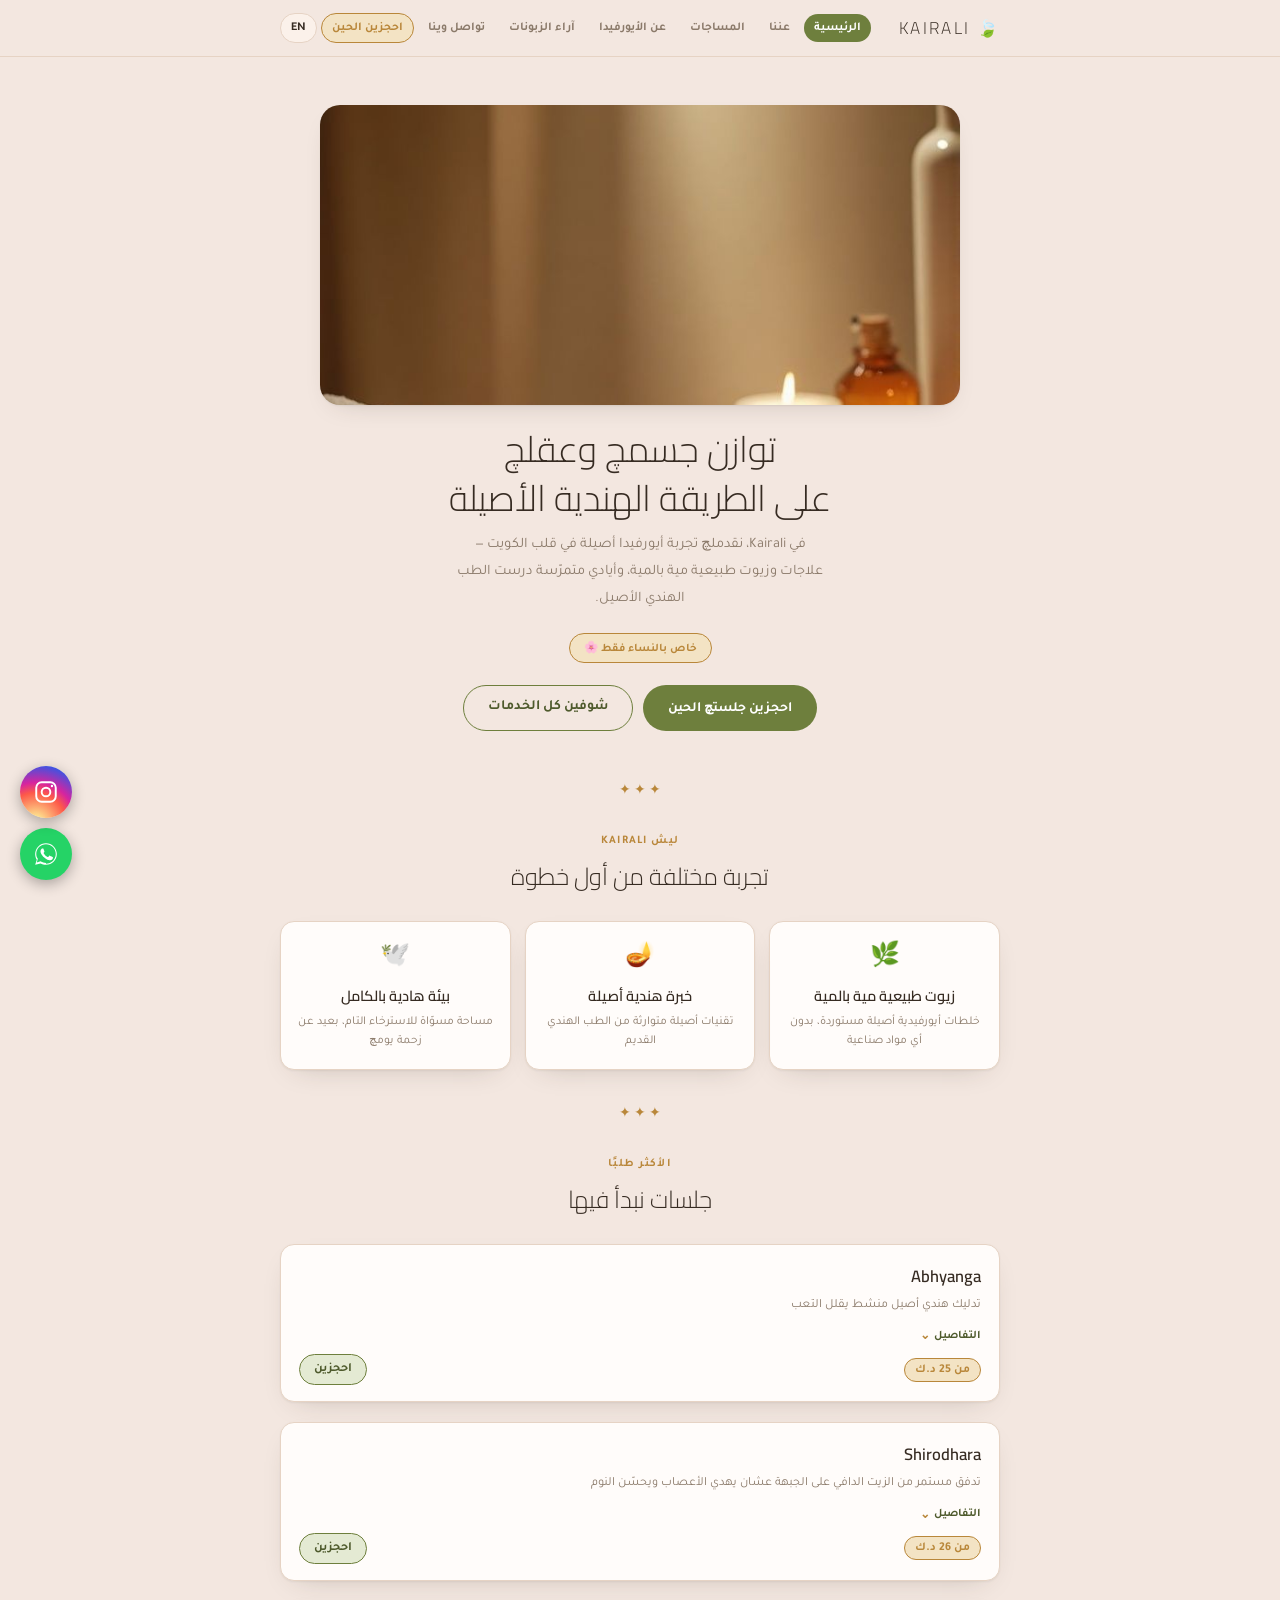
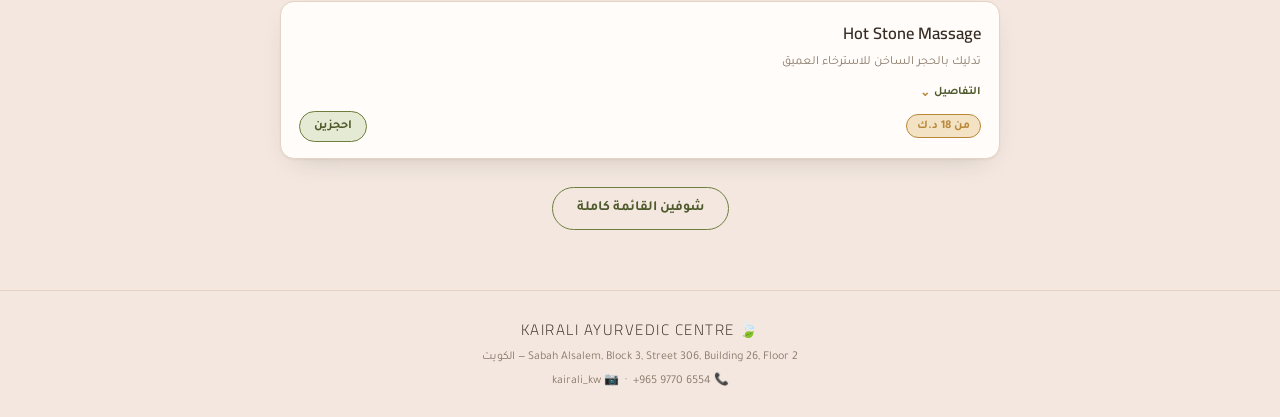
==== index.html @ bf3e27b9 "Add files via upload" ====
<!doctype html><html><head><meta charset=utf8><meta name=viewport content="width=device-width,initial-scale=1"><style>:root{color-scheme:light}body{margin:0;padding:0;font:14px -apple-system,BlinkMacSystemFont,sans-serif;background:#faf9f5;color:#141413}img{max-width:100%}[hidden]:not([hidden=until-found i]){display:none!important}</style></head><body>
<title>Kairali Ayurvedic Centre</title>
<link rel="preconnect" href="https://fonts.googleapis.com">
<link rel="preconnect" href="https://fonts.gstatic.com" crossorigin>
<link rel="stylesheet" href="https://fonts.googleapis.com/css2?family=Cairo:wght@300;400;600;700&family=Tajawal:wght@300;400;500&display=swap">
<style>
  :root{
    --bg:#F3E7E0; --surface:#FFFCFA; --surface-2:#FBF1EA;
    --ink:#362B22; --ink-muted:#8B7A6A;
    --olive:#6E7F3D; --olive-deep:#4E5A2C; --olive-soft:#E4EAD3;
    --gold:#B9873A; --gold-soft:#F3E3C4; --border:#E6D3C4;
    --shadow: 0 1px 2px rgba(54,43,34,0.06), 0 10px 28px -16px rgba(54,43,34,0.28);
  }
  @media (prefers-color-scheme: dark){
    :root:not([data-theme="light"]){
      --bg:#1C1610; --surface:#261F17; --surface-2:#2E251B;
      --ink:#F1E4D8; --ink-muted:#B4A390;
      --olive:#A7C164; --olive-deep:#C6DC8D; --olive-soft:#33401F;
      --gold:#E0B463; --gold-soft:#3B301B; --border:#3E3223;
      --shadow: 0 1px 2px rgba(0,0,0,0.4), 0 14px 32px -18px rgba(0,0,0,0.65);
    }
  }
  :root[data-theme="dark"]{
    --bg:#1C1610; --surface:#261F17; --surface-2:#2E251B; --ink:#F1E4D8; --ink-muted:#B4A390;
    --olive:#A7C164; --olive-deep:#C6DC8D; --olive-soft:#33401F; --gold:#E0B463; --gold-soft:#3B301B;
    --border:#3E3223; --shadow: 0 1px 2px rgba(0,0,0,0.4), 0 14px 32px -18px rgba(0,0,0,0.65);
  }

  *{box-sizing:border-box;}
  body{ background:var(--bg); color:var(--ink); font-family:'Tajawal',sans-serif; margin:0; }
  a{ color:inherit; }
  .wrap{ max-width:760px; margin:0 auto; padding:0 20px; }

  nav.topnav{
    position:sticky; top:0; z-index:20; background:var(--bg);
    border-bottom:1px solid var(--border);
  }
  .topnav-inner{
    max-width:760px; margin:0 auto; padding:12px 20px;
    display:flex; align-items:center; justify-content:space-between; gap:10px; flex-wrap:wrap;
  }
  .topnav .logo{ display:flex; align-items:center; gap:6px; font-family:'Cairo'; font-weight:300; font-size:17px; letter-spacing:.14em; text-transform:uppercase; }
  .topnav .logo .lotus{ font-size:17px; }
  .navlinks{ display:flex; flex-wrap:wrap; gap:4px; align-items:center; }
  .navlinks button{
    font-family:'Tajawal'; font-weight:700; font-size:12px;
    background:none; border:none; color:var(--ink-muted); cursor:pointer;
    padding:7px 10px; border-radius:999px;
  }
  .navlinks button.active{ background:var(--olive); color:#fff; }
  .navlinks button.cta-nav{ background:var(--gold-soft); color:var(--gold); border:1px solid var(--gold); }
  #langToggle{ background:var(--surface-2); border:1px solid var(--border); color:var(--ink); font-family:'DM Mono','Tajawal'; }

  .page{ padding:28px 0 60px; }

  .hero{ text-align:center; padding:20px 0 8px; }
  .hero-motif{ display:block; margin:0 auto 8px; }
  .hero-scene{ display:block; margin:0 auto 20px; max-width:100%; height:auto; }
  .hero-photo{ display:block; width:100%; max-width:640px; height:300px; object-fit:cover; border-radius:20px; margin:0 auto 20px; box-shadow:var(--shadow); }
  .page-photo{ display:block; width:100%; max-height:340px; object-fit:cover; border-radius:16px; margin:0 0 20px; box-shadow:var(--shadow); }
  .photo-row{ display:grid; grid-template-columns:1fr 1fr; gap:10px; margin:0 0 20px; }
  .photo-row img{ width:100%; height:180px; object-fit:cover; border-radius:14px; box-shadow:var(--shadow); }
  @media (max-width:640px){ .photo-row{ grid-template-columns:1fr; } .photo-row img{ height:220px; } }
  .hero h1{ font-family:'Cairo'; font-weight:300; font-size:clamp(26px,6vw,36px); margin:0 0 10px; line-height:1.35; }
  .hero p.lead{ color:var(--ink-muted); font-size:14.5px; line-height:1.85; max-width:46ch; margin:0 auto 20px; }
  .hero-actions{ display:flex; gap:10px; justify-content:center; flex-wrap:wrap; margin-bottom:8px; }
  .btn{
    font-family:'Tajawal'; font-weight:700; font-size:14px; border-radius:999px;
    padding:12px 24px; cursor:pointer; border:1px solid transparent; display:inline-block;
  }
  .btn-solid{ background:var(--olive); color:#fff; }
  .btn-solid:hover{ background:var(--olive-deep); }
  .btn-outline{ background:transparent; color:var(--olive-deep); border-color:var(--olive); }

  .divider{ display:flex; justify-content:center; margin:34px 0; color:var(--gold); }

  .section-title{ text-align:center; margin-bottom:22px; }
  .section-title .eyebrow{ font-family:'Tajawal'; font-weight:700; font-size:11.5px; letter-spacing:.1em; color:var(--gold); text-transform:uppercase; margin:0 0 6px; }
  .section-title h2{ font-family:'Cairo'; font-weight:300; font-size:24px; margin:0; }

  .grid-3{ display:grid; grid-template-columns:repeat(3,1fr); gap:14px; }
  @media (max-width:640px){ .grid-3{ grid-template-columns:1fr; } }
  .value-card{
    background:var(--surface); border:1px solid var(--border); border-radius:14px;
    padding:18px 16px; text-align:center; box-shadow:var(--shadow);
  }
  .value-card .icon{ font-size:24px; display:block; margin-bottom:8px; }
  .value-card h3{ font-family:'Cairo'; font-weight:600; font-size:14.5px; margin:0 0 4px; }
  .value-card p{ font-size:12px; color:var(--ink-muted); margin:0; line-height:1.6; }

  .featured-row{ display:flex; flex-direction:column; gap:10px; margin-bottom:18px; }
  .center-btn{ text-align:center; }

  .cat-tabs{ display:flex; gap:8px; margin:0 0 16px; justify-content:center; }
  .cat-tab{
    font-family:'Tajawal'; font-weight:700; font-size:13px; padding:8px 16px; border-radius:999px;
    background:var(--surface-2); border:1px solid var(--border); color:var(--ink-muted); cursor:pointer;
  }
  .cat-tab.active{ background:var(--olive); color:#fff; border-color:var(--olive); }

  .service-card{
    border:1px solid var(--border); border-radius:14px; padding:16px 18px;
    background:var(--surface); box-shadow:var(--shadow); margin-bottom:10px;
  }
  .service-card h3{ font-family:'Cairo'; font-weight:600; font-size:16.5px; margin:0 0 4px; }
  .service-card p.desc{ margin:0 0 12px; color:var(--ink-muted); font-size:12.5px; line-height:1.7; }
  .service-foot{ display:flex; align-items:center; justify-content:space-between; flex-wrap:wrap; gap:8px; }
  .variant-row{ display:flex; flex-wrap:wrap; gap:8px; }
  .variant-chip{ font-family:'DM Mono','Tajawal'; font-weight:700; font-size:12px; color:var(--gold); background:var(--gold-soft); border:1px solid var(--gold); border-radius:999px; padding:4px 10px; }
  .book-link{ font-family:'Tajawal'; font-weight:700; font-size:12.5px; color:var(--olive-deep); background:var(--olive-soft); border:1px solid var(--olive); border-radius:999px; padding:7px 14px; cursor:pointer; white-space:nowrap; }

  .details-toggle{ background:none; border:none; padding:0; margin:0 0 10px; font-family:'Tajawal'; font-weight:700; font-size:11.5px; color:var(--olive-deep); cursor:pointer; display:flex; align-items:center; gap:4px; }
  .details-toggle .chev{ font-size:12px; color:var(--gold); transition:transform .15s; }
  .details-toggle[aria-expanded="true"] .chev{ transform:rotate(180deg); }
  .service-details{ background:var(--surface-2); border:1px solid var(--border); border-radius:10px; padding:10px 12px; margin:0 0 12px; }
  .service-details p{ margin:0 0 6px; font-size:12px; color:var(--ink-muted); line-height:1.7; }
  .service-details p:last-child{ margin-bottom:0; }
  .service-details strong{ color:var(--ink); }

  .home-review-card{ background:var(--surface); border:1px solid var(--border); border-radius:14px; padding:14px 16px; box-shadow:var(--shadow); margin-bottom:10px; }
  .home-review-card .rhead{ display:flex; justify-content:space-between; align-items:center; margin-bottom:4px; }
  .home-review-card .rname{ font-family:'Cairo'; font-weight:600; font-size:13.5px; }
  .home-review-card .rstars{ color:var(--gold); font-size:12px; letter-spacing:1px; direction:ltr; }
  .home-review-card p{ margin:0; font-size:12.5px; color:var(--ink-muted); line-height:1.65; }

  .dosha-grid{ display:grid; grid-template-columns:repeat(3,1fr); gap:14px; margin:20px 0; }
  @media (max-width:640px){ .dosha-grid{ grid-template-columns:1fr; } }
  .dosha-card{ background:var(--surface); border:1px solid var(--border); border-radius:14px; padding:16px; text-align:center; }
  .dosha-card .sym{ font-size:22px; display:block; margin-bottom:6px; }
  .dosha-card h3{ font-family:'Cairo'; font-weight:600; font-size:14.5px; margin:0 0 6px; color:var(--gold); }
  .dosha-card p{ font-size:11.5px; color:var(--ink-muted); margin:0; line-height:1.65; }

  .prose{ font-size:13.5px; line-height:1.95; color:var(--ink); }
  .prose p{ margin:0 0 14px; }

  .rating-summary{ text-align:center; margin-bottom:24px; }
  .rating-summary .big{ font-family:'Cairo'; font-weight:700; font-size:34px; color:var(--gold); }
  .rating-summary .stars-static{ color:var(--gold); font-size:16px; letter-spacing:2px; margin:2px 0; }
  .rating-summary .count{ color:var(--ink-muted); font-size:12.5px; }

  .review-form{ background:var(--surface); border:1px solid var(--border); border-radius:14px; padding:18px; box-shadow:var(--shadow); margin-bottom:26px; }
  .review-form h3{ font-family:'Cairo'; font-weight:600; font-size:16px; margin:0 0 12px; }
  .star-picker{ display:flex; gap:6px; margin-bottom:16px; direction:ltr; justify-content:flex-end; }
  .star-picker button{ background:none; border:none; font-size:26px; cursor:pointer; color:var(--border); line-height:1; padding:0; }
  .star-picker button.filled{ color:var(--gold); }
  textarea{ width:100%; font-family:'Tajawal'; font-size:14px; color:var(--ink); background:var(--surface-2); border:1px solid var(--border); border-radius:10px; padding:11px 13px; margin-bottom:16px; resize:vertical; min-height:80px; }
  textarea:focus{ outline:2px solid var(--olive); outline-offset:1px; }

  .review-card{ background:var(--surface); border:1px solid var(--border); border-radius:14px; padding:16px 18px; box-shadow:var(--shadow); margin-bottom:12px; }
  .review-card .rhead{ display:flex; justify-content:space-between; align-items:center; margin-bottom:6px; }
  .review-card .rname{ font-family:'Cairo'; font-weight:600; font-size:14.5px; }
  .review-card .rstars{ color:var(--gold); font-size:13px; letter-spacing:1px; direction:ltr; }
  .review-card .rdate{ color:var(--ink-muted); font-size:11px; }
  .review-card p{ margin:0; font-size:13px; color:var(--ink); line-height:1.7; }
  .reviews-empty{ text-align:center; color:var(--ink-muted); font-size:13px; padding:30px 10px; background:var(--surface-2); border:1px dashed var(--border); border-radius:14px; margin-bottom:20px; }

  .pullquote{
    text-align:center; font-family:'Cairo'; font-weight:600; font-size:18px;
    color:var(--olive-deep); max-width:34ch; margin:26px auto; line-height:1.7; position:relative;
  }
  .pullquote::before, .pullquote::after{ color:var(--gold); font-size:22px; }
  .pullquote::before{ content:"❝"; }
  .pullquote::after{ content:"❞"; }

  .rec-badge{ display:inline-block; font-weight:700; font-size:11px; color:#fff; background:var(--olive); border-radius:999px; padding:3px 10px; margin-bottom:8px; }
  .rec-fallback{ color:var(--ink-muted); font-size:12.5px; line-height:1.8; text-align:center; padding:8px 4px 0; }

  .contact-grid{ display:grid; grid-template-columns:1fr 1fr; gap:14px; margin-top:20px; }
  @media (max-width:640px){ .contact-grid{ grid-template-columns:1fr; } }
  .contact-card{ background:var(--surface); border:1px solid var(--border); border-radius:14px; padding:18px; box-shadow:var(--shadow); }
  .contact-card h3{ font-family:'Cairo'; font-weight:600; font-size:14px; margin:0 0 6px; }
  .contact-card p, .contact-card a{ font-size:13px; color:var(--ink-muted); text-decoration:none; line-height:1.7; }
  .contact-card a:hover{ color:var(--olive-deep); }
  .contact-icon{ font-size:20px; margin-bottom:6px; display:block; }

  .faq-item{ background:var(--surface); border:1px solid var(--border); border-radius:12px; margin-bottom:10px; overflow:hidden; }
  .faq-q{ width:100%; text-align:right; background:none; border:none; padding:14px 16px; font-family:'Tajawal'; font-weight:700; font-size:13.5px; color:var(--ink); cursor:pointer; display:flex; justify-content:space-between; align-items:center; gap:10px; }
  html[dir="ltr"] .faq-q{ text-align:left; }
  .faq-q .chev{ color:var(--gold); font-size:14px; transition:transform .15s; flex:0 0 auto; }
  .faq-q[aria-expanded="true"] .chev{ transform:rotate(180deg); }
  .faq-a{ padding:0 16px 16px; font-size:12.5px; color:var(--ink-muted); line-height:1.8; }

  .wa-float{
    position:fixed; bottom:20px; left:20px; z-index:30;
    width:52px; height:52px; border-radius:50%;
    background:#25D366; display:flex; align-items:center; justify-content:center;
    box-shadow:0 4px 14px rgba(0,0,0,0.3); text-decoration:none;
  }
  .wa-float svg{ width:26px; height:26px; }
  .wa-float:hover{ filter:brightness(1.05); }

  .ig-float{
    position:fixed; bottom:82px; left:20px; z-index:30;
    width:52px; height:52px; border-radius:50%;
    background:radial-gradient(circle at 30% 110%, #fdf497 0%, #fdf497 5%, #fd5949 45%, #d6249f 60%, #285AEB 90%);
    display:flex; align-items:center; justify-content:center;
    box-shadow:0 4px 14px rgba(0,0,0,0.3); text-decoration:none;
  }
  .ig-float svg{ width:26px; height:26px; }
  .ig-float:hover{ filter:brightness(1.05); }

  footer.site-footer{
    border-top:1px solid var(--border); padding:24px 0; text-align:center;
    color:var(--ink-muted); font-size:12px; line-height:2;
  }
  footer.site-footer .fname{ font-family:'Cairo'; font-weight:300; font-size:15px; letter-spacing:.1em; text-transform:uppercase; color:var(--ink); }
  footer.site-footer a{ text-decoration:none; color:var(--ink-muted); }
  footer.site-footer a:hover{ color:var(--olive-deep); text-decoration:underline; }

  /* booking widget (reused) */
  .steps{ display:flex; justify-content:center; gap:6px; margin:0 0 24px; flex-wrap:wrap; }
  .step-dot{ display:flex; align-items:center; gap:6px; font-size:11.5px; font-weight:700; color:var(--ink-muted); padding:5px 12px 5px 6px; border-radius:999px; background:var(--surface-2); border:1px solid var(--border); }
  .step-dot .n{ width:18px;height:18px;border-radius:50%; background:var(--border); color:var(--surface); display:flex;align-items:center;justify-content:center; font-size:10.5px; }
  .step-dot.active{ color:var(--olive-deep); border-color:var(--olive); background:var(--olive-soft); }
  .step-dot.active .n{ background:var(--olive); }
  .step-dot.done .n{ background:var(--gold); }
  section.panel{ background:var(--surface); border:1px solid var(--border); border-radius:18px; padding:22px; box-shadow:var(--shadow); margin-bottom:18px; }
  h2.panel-title{ font-family:'Cairo'; font-weight:600; font-size:19px; margin:0 0 14px; }
  .tabs{ display:flex; gap:8px; margin-bottom:16px; }
  .tab{ flex:1; text-align:center; padding:9px 6px; border-radius:10px; font-weight:700; font-size:13.5px; background:var(--surface-2); color:var(--ink-muted); border:1px solid var(--border); cursor:pointer; }
  .tab.active{ background:var(--olive); color:#fff; border-color:var(--olive); }
  .service-grid{ display:flex; flex-direction:column; gap:10px; }
  .variant-btn{ font-weight:700; font-size:12.5px; padding:7px 12px; border-radius:999px; background:var(--surface); border:1px solid var(--border); color:var(--ink); cursor:pointer; display:flex; align-items:center; gap:6px; }
  .variant-btn .price{ color:var(--gold); font-weight:700; }
  .variant-btn.selected{ background:var(--olive); border-color:var(--olive); color:#fff; }
  .variant-btn.selected .price{ color:var(--gold-soft); }
  .selected-summary{ display:flex; align-items:center; justify-content:space-between; background:var(--olive-soft); border:1px solid var(--olive); border-radius:12px; padding:10px 14px; margin-bottom:16px; font-size:13px; }
  .selected-summary strong{ font-family:'Cairo'; font-weight:600; font-size:14.5px; }
  .selected-summary .change{ font-size:12px; text-decoration:underline; cursor:pointer; color:var(--olive-deep); background:none; border:none; font-weight:700; }
  label.field-label{ display:block; font-size:12.5px; font-weight:700; color:var(--ink-muted); margin:0 0 6px; }
  input[type=date], input[type=text], input[type=tel]{ width:100%; font-size:14.5px; color:var(--ink); background:var(--surface-2); border:1px solid var(--border); border-radius:10px; padding:11px 13px; margin-bottom:16px; font-family:'Tajawal'; }
  input:focus{ outline:2px solid var(--olive); outline-offset:1px; }
  .slot-grid{ display:grid; grid-template-columns:repeat(auto-fill,minmax(84px,1fr)); gap:8px; margin-bottom:6px; }
  .slot-btn{ font-weight:700; font-size:13px; padding:9px 4px; border-radius:10px; text-align:center; background:var(--surface-2); border:1px solid var(--border); color:var(--ink); cursor:pointer; }
  .slot-btn.selected{ background:var(--olive); border-color:var(--olive); color:#fff; }
  .slot-btn.taken{ background:var(--surface); color:var(--ink-muted); border-style:dashed; cursor:not-allowed; text-decoration:line-through; opacity:.6; }
  .slot-empty{ color:var(--ink-muted); font-size:13px; padding:10px 2px; }
  .btn-primary{ width:100%; font-weight:700; font-size:15px; background:var(--olive); color:#fff; border:none; border-radius:12px; padding:13px; cursor:pointer; font-family:'Tajawal'; }
  .btn-primary:disabled{ background:var(--border); color:var(--ink-muted); cursor:not-allowed; }
  .btn-primary:not(:disabled):hover{ background:var(--olive-deep); }
  .confirm-box{ text-align:center; padding:8px 0 4px; }
  .confirm-box .check{ width:56px;height:56px;border-radius:50%;background:var(--olive-soft); display:flex;align-items:center;justify-content:center;margin:0 auto 14px; font-size:26px; color:var(--olive); }
  .confirm-box h2{ font-family:'Cairo'; font-weight:600; font-size:20px; margin:0 0 6px; }
  .confirm-box p{ color:var(--ink-muted); font-size:13.5px; margin:0 0 18px; }
  .receipt{ background:var(--surface-2); border:1px solid var(--border); border-radius:12px; padding:16px 18px; margin-bottom:18px; }
  .receipt .row{ display:flex; justify-content:space-between; font-size:13.5px; padding:6px 0; border-bottom:1px dashed var(--border); }
  .receipt .row:last-child{ border-bottom:none; }
  .receipt .row span:first-child{ color:var(--ink-muted); }
  .receipt .row span:last-child{ font-weight:700; }
  .note{ color:var(--ink-muted); font-size:12px; text-align:center; line-height:1.8; margin-top:10px; }
  .proto-badge{ display:block; text-align:center; font-weight:700; font-size:11.5px; color:var(--gold); background:var(--gold-soft); border:1px solid var(--gold); border-radius:999px; padding:6px 14px; margin:0 auto 22px; width:fit-content; }
</style>

<div dir="rtl" lang="ar" id="root">

<a class="wa-float" id="waFloat" href="https://wa.me/96597706554?text=%D9%87%D9%84%D8%A7%D8%8C%20%D8%A3%D8%A8%D9%8A%20%D8%A3%D8%B3%D8%A3%D9%84%20%D8%B9%D9%86%20%D8%AC%D9%84%D8%B3%D8%A7%D8%AA%20Kairali" target="_blank" rel="noopener" aria-label="تواصلين وياهم على واتساب">
  <svg viewBox="0 0 24 24" fill="#fff" aria-hidden="true"><path d="M17.5 14.4c-.3-.1-1.7-.8-1.9-.9-.3-.1-.4-.1-.6.1-.2.3-.7.9-.8 1-.1.2-.3.2-.5.1-.3-.1-1.2-.4-2.3-1.4-.8-.7-1.4-1.6-1.6-1.9-.2-.3 0-.5.1-.6.1-.1.3-.3.4-.5.1-.1.2-.3.2-.4.1-.2 0-.3 0-.5-.1-.1-.6-1.5-.8-2-.2-.5-.4-.4-.6-.4h-.5c-.2 0-.5.1-.7.3-.3.3-1 1-1 2.4s1 2.8 1.2 3c.1.2 2 3 4.8 4.3.7.3 1.2.5 1.6.6.7.2 1.3.2 1.8.1.5-.1 1.7-.7 1.9-1.3.2-.7.2-1.2.2-1.3-.1-.2-.3-.2-.5-.3z"/><path d="M12 2C6.5 2 2 6.5 2 12c0 1.9.5 3.7 1.5 5.3L2 22l4.9-1.3c1.5.8 3.2 1.3 5.1 1.3 5.5 0 10-4.5 10-10S17.5 2 12 2zm0 18.3c-1.7 0-3.3-.5-4.7-1.3l-.3-.2-3.5 1 1-3.4-.2-.3C3.5 15 3 13.5 3 12c0-5 4-9 9-9s9 4 9 9-4 9-9 9z"/></svg>
</a>

<a class="ig-float" id="igFloat" href="https://instagram.com/kairali_kw" target="_blank" rel="noopener" aria-label="تابعينهم بالانستقرام">
  <svg viewBox="0 0 24 24" fill="none" stroke="#fff" stroke-width="1.8" aria-hidden="true"><rect x="3" y="3" width="18" height="18" rx="5"/><circle cx="12" cy="12" r="4"/><circle cx="17.5" cy="6.5" r="1.1" fill="#fff" stroke="none"/></svg>
</a>

<nav class="topnav">
  <div class="topnav-inner">
    <div class="logo"><span class="lotus">🍃</span> Kairali</div>
    <div class="navlinks" id="navlinks">
      <button class="i18n" data-en="Home" data-page="home">الرئيسية</button>
      <button class="i18n" data-en="About Us" data-page="about">عننا</button>
      <button class="i18n" data-en="Massages" data-page="services">المساجات</button>
      <button class="i18n" data-en="Ayurveda" data-page="ayurveda">عن الأيورفيدا</button>
      <button class="i18n" data-en="Reviews" data-page="reviews">آراء الزبونات</button>
      <button class="i18n" data-en="Contact" data-page="contact">تواصل وينا</button>
      <button class="i18n cta-nav" data-en="Book Now" data-page="booking">احجزين الحين</button>
      <button id="langToggle" type="button">EN</button>
    </div>
  </div>
</nav>

<main>

  <!-- HOME -->
  <section class="page" id="page-home">
    <div class="wrap">
      <div class="hero">
        <img class="hero-photo" src="kair8.jpeg" alt="Kairali Ayurvedic Centre">
        <h1 class="i18n" data-en="Balance Body &amp; Mind<br>The Traditional Indian Way">توازن جسمچ وعقلچ<br>على الطريقة الهندية الأصيلة</h1>
        <p class="lead i18n" data-en="At Kairali, we bring you an authentic Ayurveda experience in the heart of Kuwait — 100% natural treatments and oils, by hands trained in traditional Indian medicine.">في Kairali، نقدملچ تجربة أيورفيدا أصيلة في قلب الكويت — علاجات وزيوت طبيعية مية بالمية، وأيادي متمرّسة درست الطب الهندي الأصيل.</p>
        <span class="proto-badge i18n" data-en="For Women Only 🌸">خاص بالنساء فقط 🌸</span>
        <div class="hero-actions">
          <button class="btn btn-solid i18n" data-en="Book Your Session Now" onclick="showPage('booking')">احجزين جلستچ الحين</button>
          <button class="btn btn-outline i18n" data-en="View All Services" onclick="showPage('services')">شوفين كل الخدمات</button>
        </div>
      </div>

      <div class="divider">✦ ✦ ✦</div>

      <div class="section-title">
        <p class="eyebrow i18n" data-en="WHY KAIRALI">ليش Kairali</p>
        <h2 class="i18n" data-en="A Different Experience From Step One">تجربة مختلفة من أول خطوة</h2>
      </div>
      <div class="grid-3">
        <div class="value-card"><span class="icon">🌿</span><h3 class="i18n" data-en="100% Natural Oils">زيوت طبيعية مية بالمية</h3><p class="i18n" data-en="Authentic imported Ayurvedic blends, with no artificial ingredients">خلطات أيورفيدية أصيلة مستوردة، بدون أي مواد صناعية</p></div>
        <div class="value-card"><span class="icon">🪔</span><h3 class="i18n" data-en="Authentic Indian Expertise">خبرة هندية أصيلة</h3><p class="i18n" data-en="Traditional techniques passed down from ancient Indian medicine">تقنيات أصيلة متوارثة من الطب الهندي القديم</p></div>
        <div class="value-card"><span class="icon">🕊️</span><h3 class="i18n" data-en="A Fully Calm Environment">بيئة هادية بالكامل</h3><p class="i18n" data-en="A space designed for complete relaxation, away from the noise of your day">مساحة مسوّاة للاسترخاء التام، بعيد عن زحمة يومچ</p></div>
      </div>

      <div class="divider">✦ ✦ ✦</div>

      <div class="section-title">
        <p class="eyebrow i18n" data-en="MOST REQUESTED">الأكثر طلبًا</p>
        <h2 class="i18n" data-en="Sessions To Start With">جلسات نبدأ فيها</h2>
      </div>
      <div class="featured-row" id="featuredRow"></div>
      <div class="center-btn"><button class="btn btn-outline i18n" data-en="See Full List" onclick="showPage('services')">شوفين القائمة كاملة</button></div>

      <div id="homeReviewsSection" hidden>
        <div class="divider">✦ ✦ ✦</div>
        <div class="section-title">
          <p class="eyebrow i18n" data-en="IN THEIR WORDS">بكلامهم هم</p>
          <h2 class="i18n" data-en="What Our Guests Say">وش يقولون زبوناتنا</h2>
        </div>
        <div id="homeReviewsList"></div>
        <div class="center-btn"><button class="btn btn-outline i18n" data-en="See All Reviews" onclick="showPage('reviews')">شوفين كل الآراء</button></div>
      </div>
    </div>
  </section>

  <!-- ABOUT US -->
  <section class="page" id="page-about" hidden>
    <div class="wrap">
      <div class="section-title">
        <p class="eyebrow i18n" data-en="ABOUT US">عننا</p>
        <h2 class="i18n" data-en="Welcome to Kairali 🌿">هلا فيچ في Kairali 🌿</h2>
      </div>

      <div class="photo-row">
        <img src="kair1.jpeg" alt="Kairali Ayurvedic Centre">
        <img src="kair5.jpeg" alt="Kairali Ayurvedic Centre">
      </div>

      <div class="prose">
        <p class="i18n" data-en="We're not just another massage centre… we're a small space we built so you can find balance, away from the noise of your day and the endless demands of work and life. A moment you take just for yourself, with nothing else on your mind.">احنا مب بس مركز مساج عادي… احنا مساحة صغيرة سويناها عشان توازن نفسچ فيها، بعيد عن ضجة اليوم وسواليف الشغل والالتزامات اللي ما تخلص. لحظة تاخذينها لنفسچ بس، من غير أي شي ثاني يشغل بالچ.</p>
        <p class="i18n" data-en="The idea came from a simple belief: body and mind are never truly separate. That's nothing new — traditional Indian medicine, Ayurveda, has known this for thousands of years. We wanted to bring that authentic experience here, to Kuwait, with skilled hands and 100% natural oils, without a single shortcut.">الفكرة أصلاً جتنا من إيمان بسيط: الجسم والعقل ما ينفصلون عن بعض. وهالكلام مب جديد — الطب الهندي القديم، الأيورفيدا، عارفه من آلاف السنين. واحنا حبينا نجيب هالخبرة الأصيلة لهني، للكويت، بأيادي متمرّسة وزيوت طبيعية مية بالمية، من غير ولا اختصار وحد.</p>
      </div>

      <p class="pullquote i18n" data-en="You walk in tired… and walk out feeling like your body has truly rested, not just relaxed for a moment.">تدخلين متعبة… وتطلعين وانتِ حاسة إن جسمچ فعلاً ارتاح، مب بس استرخيتي شوي.</p>

      <div class="prose">
        <p class="i18n" data-en="We treat every single session like it's the first one we've ever done — the same care, the same precision, and the same commitment that every detail is right for you specifically.">كل جلسة عندنا نتعامل وياها وكأنها أول جلسة نسويها في حياتنا — نفس الاهتمام، نفس الدقة، ونفس الحرص إن كل تفصيلة تكون مضبوطة ليچ إنتِ بالذات.</p>
      </div>

      <div class="grid-3">
        <div class="value-card"><span class="icon">🕉️</span><h3 class="i18n" data-en="Authentic, Not Imitated">أصالة مب تقليد</h3><p class="i18n" data-en="Every technique we use comes from real Indian tradition, not a watered-down version">كل تقنية نستخدمها متوارثة من التقاليد الهندية الحقيقية، مب نسخة مخففة عنها</p></div>
        <div class="value-card"><span class="icon">🌸</span><h3 class="i18n" data-en="Quality We Never Compromise">جودة ما نساوم عليها</h3><p class="i18n" data-en="Natural oils and ingredients only, from day one until now">زيوت وخامات طبيعية بس، من أول يوم لين الحين</p></div>
        <div class="value-card"><span class="icon">💛</span><h3 class="i18n" data-en="Care That's Real, Not For Show">اهتمام صج مب شكلي</h3><p class="i18n" data-en="Your time matters to us, and your comfort is the only measure we care about">وقتچ عندنا غالي، وراحتچ هي المقياس الوحيد اللي يهمنا</p></div>
      </div>

      <div class="divider">✦ ✦ ✦</div>
      <p class="prose i18n" style="text-align:center;" data-en="Thank you for visiting our page 🍃<br>We hope to see you soon at Kairali, so we can give you the same experience we love giving ourselves.">يعطيچ العافية إنچ زرتي صفحتنا 🍃<br>وياريت نشوفچ قريب في Kairali، عشان نديچ نفس التجربة اللي نحبها لأنفسنا.</p>
      <div class="center-btn" style="margin-top:16px;"><button class="btn btn-solid i18n" data-en="Book Your First Session" onclick="showPage('booking')">احجزين جلستچ الأولى</button></div>
    </div>
  </section>

  <!-- SERVICES -->
  <section class="page" id="page-services" hidden>
    <div class="wrap">
      <div class="section-title">
        <p class="eyebrow i18n" data-en="SERVICES">الخدمات</p>
        <h2 class="i18n" data-en="All Massages &amp; Treatments">كل المساجات والعلاجات</h2>
      </div>
      <img class="page-photo" src="kair2.jpeg" alt="Kairali Ayurvedic Centre">
      <div class="review-form" id="recommenderBox">
        <h3 class="i18n" data-en="Not sure what to choose? Tell us how you feel 🌿">ما تدرين شنو تختارين؟ قوليلنا شعورچ 🌿</h3>
        <input type="text" id="symptomInput" data-ph-ar="مثال: تعبانة من شغل المكتب وعندي شد بالرقبة" data-ph-en="e.g. tired from office work and my neck is tense" placeholder="مثال: تعبانة من شغل المكتب وعندي شد بالرقبة">
        <button class="btn-primary i18n" id="recommendBtn" data-en="Recommend My Session">رشحيلي أنسب جلسة</button>
        <div id="recommendResults"></div>
      </div>

      <div class="cat-tabs" id="siteCatTabs"></div>
      <div id="siteServiceList"></div>
    </div>
  </section>

  <!-- AYURVEDA -->
  <section class="page" id="page-ayurveda" hidden>
    <div class="wrap">
      <div class="section-title">
        <p class="eyebrow i18n" data-en="OUR PHILOSOPHY">فلسفتنا</p>
        <h2 class="i18n" data-en="What Is Ayurveda?">شنو هي الأيورفيدا؟</h2>
      </div>
      <div class="prose">
        <p class="i18n" data-en="Ayurveda is a traditional Indian medical system over 3,000 years old, which sees the body and mind as one connected whole. Instead of focusing on treating a single symptom, it looks for complete balance between the body, energy, and senses.">الأيورفيدا (Ayurveda) نظام طبي هندي أصيل عمره أكثر من 3000 سنة، يشوف الجسم والعقل وحدة واحدة مترابطة. بدل ما يركّز على علاج عرض وحده، يدوّر على التوازن الشامل بين الجسم والطاقة والحواس.</p>
        <p class="i18n" data-en="According to this philosophy, every person's body is made up of a mix of 3 &quot;doshas&quot; (vital energies) in different proportions, and understanding that mix is the basis of any real Ayurvedic treatment or massage.">حسب هالفلسفة، جسم كل إنسان يتكوّن من مزيج من 3 "دوشات" (طاقات حيوية) بنسب مختلفة، وفهم هالمزيج هو أساس أي علاج أو مساج أيورفيدي حقيقي.</p>
      </div>
      <div class="photo-row">
        <img src="kair3.jpeg" alt="Kairali Ayurvedic Centre">
        <img src="kair7.jpeg" alt="Kairali Ayurvedic Centre">
      </div>
      <div class="dosha-grid">
        <div class="dosha-card"><span class="sym">💨</span><h3>Vata (فاتا)</h3><p class="i18n" data-en="The energy of movement — governs breathing, blood circulation, and the nervous system">طاقة الحركة — تتحكم بالتنفس والدورة الدموية والجهاز العصبي</p></div>
        <div class="dosha-card"><span class="sym">🔥</span><h3>Pitta (بيتا)</h3><p class="i18n" data-en="The energy of heat — responsible for digestion, metabolism, and transformation">طاقة الحرارة — مسؤولة عن الهضم والتمثيل الغذائي والتحول</p></div>
        <div class="dosha-card"><span class="sym">🌍</span><h3>Kapha (كافا)</h3><p class="i18n" data-en="The energy of structure — gives the body its stability and strength">طاقة البنية — تعطي الجسم ثباته وقوته ومقاومته</p></div>
      </div>
      <div class="prose">
        <p class="i18n" data-en="At Kairali, all our treatments (like Shirodhara, Abhyanga, and Kizhi) are rooted in authentic Indian tradition, using natural oils and herbs to support this balance — not just temporary relaxation.">في Kairali، كل علاجاتنا (مثل Shirodhara وAbhyanga وKizhi) متوارثة من التقاليد الهندية الأصيلة، وتستخدم زيوت وأعشاب طبيعية عشان تدعم هالتوازن — مب بس استرخاء مؤقت.</p>
      </div>
    </div>
  </section>

  <!-- REVIEWS -->
  <section class="page" id="page-reviews" hidden>
    <div class="wrap">
      <div class="section-title">
        <p class="eyebrow i18n" data-en="CUSTOMER REVIEWS">آراء الزبونات</p>
        <h2 class="i18n" data-en="Real Experiences From Our Guests">تجارب حقيقية من زبوناتنا</h2>
      </div>

      <img class="page-photo" src="screenshot.png" alt="Kairali Ayurvedic Centre">

      <div class="rating-summary" id="ratingSummary"></div>

      <div class="review-form">
        <h3 class="i18n" data-en="Share Your Experience">شاركينا تجربتچ</h3>
        <div class="star-picker" id="starPicker">
          <button data-v="5">★</button><button data-v="4">★</button><button data-v="3">★</button><button data-v="2">★</button><button data-v="1">★</button>
        </div>
        <label class="field-label i18n" data-en="Your Name" for="reviewName">اسمچ</label>
        <input type="text" id="reviewName" data-ph-ar="مثال: هيا الفهد" data-ph-en="e.g. Sarah Ahmed" placeholder="مثال: هيا الفهد">
        <label class="field-label i18n" data-en="Your Experience With Us" for="reviewText">تجربتچ وياهم</label>
        <textarea id="reviewText" data-ph-ar="شلون كانت تجربتچ في Kairali؟" data-ph-en="How was your experience at Kairali?" placeholder="شلون كانت تجربتچ في Kairali؟"></textarea>
        <button class="btn-primary i18n" id="submitReviewBtn" disabled data-en="Post Review">انشرين رأيچ</button>
      </div>

      <div id="reviewsList"></div>
    </div>
  </section>

  <!-- CONTACT -->
  <section class="page" id="page-contact" hidden>
    <div class="wrap">
      <div class="section-title">
        <p class="eyebrow i18n" data-en="CONTACT US">تواصل وينا</p>
        <h2 class="i18n" data-en="We're Waiting For You">احنا بانتظارچ</h2>
      </div>
      <div class="contact-grid">
        <div class="contact-card">
          <span class="contact-icon">📍</span>
          <h3 class="i18n" data-en="Location">الموقع</h3>
          <p>Sabah Alsalem, Block 3<br>Street 306, Building 26, Floor 2<br><span class="i18n" data-en="Kuwait">الكويت</span></p>
        </div>
        <div class="contact-card">
          <span class="contact-icon">📞</span>
          <h3 class="i18n" data-en="Phone">التلفون</h3>
          <p><a href="tel:+96597706554" dir="ltr">+965 9770 6554</a></p>
        </div>
        <div class="contact-card">
          <span class="contact-icon">📷</span>
          <h3 class="i18n" data-en="Instagram">انستقرام</h3>
          <p><a href="https://instagram.com/kairali_kw" target="_blank" rel="noopener">kairali_kw@</a></p>
        </div>
        <div class="contact-card">
          <span class="contact-icon">🕐</span>
          <h3 class="i18n" data-en="Working Hours">أوقات الدوام</h3>
          <p class="i18n" data-en="Daily: 10:00 AM – 9:00 PM">يوميًا: 10:00 ص – 9:00 م</p>
        </div>
      </div>

      <div class="divider">✦ ✦ ✦</div>

      <div class="section-title">
        <p class="eyebrow i18n" data-en="BEFORE YOU BOOK">قبل لا تحجزين</p>
        <h2 class="i18n" data-en="Frequently Asked Questions">أسئلة تتكرر وياكم</h2>
      </div>
      <div id="faqList"></div>
    </div>
  </section>

  <!-- BOOKING -->
  <section class="page" id="page-booking" hidden>
    <div class="wrap">
      <span class="proto-badge i18n" data-en="For Women Only 🌸">خاص بالنساء فقط 🌸</span>
      <div class="steps" id="steps"></div>

      <section class="panel" id="panel-service">
        <h2 class="panel-title i18n" data-en="Choose Your Session">اختارين جلستچ</h2>
        <div class="tabs" id="tabs"></div>
        <div class="service-grid" id="serviceGrid"></div>
      </section>

      <section class="panel" id="panel-datetime" hidden>
        <h2 class="panel-title i18n" data-en="Date &amp; Time">اليوم والوقت</h2>
        <div class="selected-summary">
          <div><strong id="chosenServiceLabel"></strong></div>
          <button class="change i18n" id="changeService" data-en="Change">تغيير</button>
        </div>
        <label class="field-label i18n" data-en="Date" for="dateInput">التاريخ</label>
        <input type="date" id="dateInput">
        <label class="field-label i18n" data-en="Available Times">الأوقات المتوفرة</label>
        <div class="slot-grid" id="slotGrid"></div>
        <p class="note" id="slotNote"></p>
        <button class="btn-primary i18n" id="continueBtn" disabled style="margin-top:8px;" data-en="Continue">كمّلي</button>
      </section>

      <section class="panel" id="panel-details" hidden>
        <h2 class="panel-title i18n" data-en="Your Details">بياناتچ</h2>
        <div class="selected-summary">
          <div><strong id="chosenDateTimeLabel"></strong></div>
          <button class="change i18n" id="changeDateTime" data-en="Change">تغيير</button>
        </div>
        <label class="field-label i18n" data-en="Name" for="nameInput">الاسم</label>
        <input type="text" id="nameInput" data-ph-ar="مثال: نورة العتيبي" data-ph-en="e.g. Sarah Ahmed" placeholder="مثال: نورة العتيبي">
        <label class="field-label i18n" data-en="WhatsApp Number" for="phoneInput">رقم الواتساب</label>
        <input type="tel" id="phoneInput" placeholder="+965 5xxx xxxx">
        <button class="btn-primary i18n" id="confirmBtn" disabled data-en="Confirm Booking">أكّدي الحجز</button>
      </section>

      <section class="panel" id="panel-done" hidden>
        <div class="confirm-box">
          <span class="check">✓</span>
          <h2 class="i18n" data-en="Your Booking Is Confirmed!">تم تأكيد حجزچ!</h2>
          <p class="i18n" data-en="We'll send you a confirmation message on WhatsApp shortly">نبعتلچ رسالة تأكيد بالواتساب بعد شوي</p>
        </div>
        <div class="receipt" id="receipt"></div>
        <button class="btn-primary i18n" id="newBookingBtn" data-en="Book Another Session">احجزين جلسة ثانية</button>
      </section>

    </div>
  </section>

</main>

<footer class="site-footer">
  <div class="fname">🍃 Kairali Ayurvedic Centre</div>
  <div>Sabah Alsalem, Block 3, Street 306, Building 26, Floor 2 — <span class="i18n" data-en="Kuwait">الكويت</span></div>
  <div>📞 <a href="tel:+96597706554" dir="ltr">+965 9770 6554</a> &nbsp;·&nbsp; 📷 <a href="https://instagram.com/kairali_kw" target="_blank" rel="noopener">kairali_kw</a></div>
</footer>

</div>

<script>
(function(){
  var LANG = 'ar';
  try{ var savedLang = localStorage.getItem('kairali_lang'); if(savedLang==='en'||savedLang==='ar') LANG = savedLang; }catch(e){}

  function T(o){ return o[LANG]; }

  var STR = {
    ar:{ from:'من', kwd:'د.ك', minutes:'دقيقة', minShort:'د', bookBtn:'احجزين', bookNowBtn:'احجزين الحين',
      recBadge:'الأنسب ليچ 🌿', recFallback:'ما لقينا تطابق دقيق، بس Relaxation Massage غالبًا يناسبچ، أو تصفحين كل الخدمات تحت 👇',
      noSlots:'ما فيه مواعيد متوفرة اليوم، جربين تاريخ ثاني', slotNote:'الأوقات المشطوبة محجوزة قبل',
      basedOn:'بناءً على', reviewSingular:'رأي', reviewPlural:'آراء',
      reviewsEmpty:'ما فيه آراء بعد — كوني أول وحدة تشارك تجربتها! 🌿',
      conflictAlert:'معذرة، هالموعد انحجز توّه. اختارين وقت ثاني.',
      receiptService:'الخدمة', receiptDuration:'المدة', receiptDate:'التاريخ', receiptTime:'الوقت', receiptPrice:'السعر', receiptName:'الاسم',
      am:'ص', pm:'م', indianCat:'مساجات هندية', otherCat:'مساجات عالمية',
      stepService:'الخدمة', stepDate:'الموعد', stepDetails:'بياناتچ',
      detailsLabel:'التفاصيل', whatHappensLabel:'وش يصير بالجلسة', benefitLabel:'الفايدة الرئيسية' },
    en:{ from:'From', kwd:'KWD', minutes:'min', minShort:'min', bookBtn:'Book', bookNowBtn:'Book Now',
      recBadge:'Best Match For You 🌿', recFallback:"We couldn't find an exact match, but Relaxation Massage usually works well — or browse all services below 👇",
      noSlots:'No slots available today, try another date', slotNote:'Strikethrough times are already booked',
      basedOn:'Based on', reviewSingular:'review', reviewPlural:'reviews',
      reviewsEmpty:'No reviews yet — be the first to share your experience! 🌿',
      conflictAlert:'Sorry, this slot was just booked. Please choose another time.',
      receiptService:'Service', receiptDuration:'Duration', receiptDate:'Date', receiptTime:'Time', receiptPrice:'Price', receiptName:'Name',
      am:'AM', pm:'PM', indianCat:'Indian Massages', otherCat:'International Massages',
      stepService:'Service', stepDate:'Date &amp; Time', stepDetails:'Your Details',
      detailsLabel:'Details', whatHappensLabel:'What Happens', benefitLabel:'Main Benefit' }
  };

  var SERVICES = [
    { id:'shirodhara', cat:'indian', name:'Shirodhara', desc:{ar:'تدفق مستمر من الزيت الدافي على الجبهة عشان يهدي الأعصاب ويحسّن النوم', en:'A continuous stream of warm oil poured on the forehead to calm the nervous system and improve sleep'},
      whatHappens:{ar:'ترتاحين بوضع مستلقية، ويتصب زيت دافي بشكل مستمر وبطيء على جبهتچ من إناء خاص طول الجلسة.', en:'You lie back comfortably while warm oil is poured in a slow, continuous stream onto your forehead from a special vessel throughout the session.'},
      benefit:{ar:'تهدئة عميقة للجهاز العصبي وتحسين جودة النوم.', en:'Deep calming of the nervous system and improved sleep quality.'},
      variants:[{d:60,p:26},{d:90,p:30}] },
    { id:'kativasti', cat:'indian', name:'Kati Vasti', desc:{ar:'كمادات عشبية لتخفيف آلام الظهر واسترخاء العضلات', en:'Herbal poultices to relieve back pain and relax the muscles'},
      whatHappens:{ar:'ينحط سد بسيط من عجين خاص حوالين أسفل الظهر، ويتعبى بزيت عشبي دافي يفضل شوي على المنطقة.', en:'A small dam of dough is placed around the lower back and filled with warm herbal oil that rests on the area for a while.'},
      benefit:{ar:'تخفيف آلام أسفل الظهر المزمنة.', en:'Relief from chronic lower back pain.'},
      variants:[{d:60,p:23},{d:90,p:26}] },
    { id:'faceneck', cat:'indian', name:'Face & Neck', desc:{ar:'تدليك للوجه والرقبة بزيت الزعفران وخلاصة اللوتس', en:'Face and neck massage with saffron oil and lotus flower extract'},
      whatHappens:{ar:'تدليك لطيف بحركات دائرية للوجه والرقبة بزيت الزعفران وخلاصة اللوتس.', en:'A gentle circular massage of the face and neck using saffron oil and lotus flower extract.'},
      benefit:{ar:'تنشيط الدورة الدموية بالوجه وإشراقة فورية.', en:'Boosted facial circulation and an instant glow.'},
      variants:[{d:60,p:12}] },
    { id:'abhyanga', cat:'indian', name:'Abhyanga', desc:{ar:'تدليك هندي أصيل منشط يقلل التعب', en:'A traditional revitalizing Indian massage that reduces fatigue'},
      whatHappens:{ar:'تدليك بزيت دافي بحركات طويلة ومتزامنة لكل الجسم بضغط متوسط.', en:'A warm-oil massage with long, synchronized strokes over the full body at medium pressure.'},
      benefit:{ar:'تنشيط الطاقة وتقليل التعب العام.', en:'Renewed energy and reduced overall fatigue.'},
      variants:[{d:60,p:25},{d:90,p:29}] },
    { id:'kizhi', cat:'indian', name:'Kizhi', desc:{ar:'كمادات عشبية دافية لتخفيف آلام العضلات والمفاصل', en:'Warm herbal compresses to relieve muscle and joint pain'},
      whatHappens:{ar:'كمادات قماش دافية محشوة بأعشاب طبية تتمرر على الجسم بضغط منتظم.', en:'Warm cloth pouches filled with medicinal herbs are pressed rhythmically over the body.'},
      benefit:{ar:'تخفيف آلام العضلات والمفاصل الملتهبة.', en:'Relief for inflamed muscles and joints.'},
      variants:[{d:60,p:23},{d:90,p:27}] },
    { id:'nasiyam', cat:'indian', name:'Nasiyam', desc:{ar:'تدليك للوجه مع بخار وقطرات عشبية للحساسية الموسمية', en:'Facial massage with steam and herbal drops for seasonal allergies'},
      whatHappens:{ar:'تستنشقين بخار عشبي، وبعدين تنحط قطرات زيت عشبي بالأنف.', en:'You inhale herbal steam, then herbal oil drops are administered through the nose.'},
      benefit:{ar:'تخفيف احتقان الجيوب الأنفية والحساسية الموسمية.', en:'Relief from sinus congestion and seasonal allergies.'},
      variants:[{d:30,p:10}] },
    { id:'headscrub', cat:'indian', name:'Indian Head Scrub & Massage', desc:{ar:'تقشير فروة الراس وتدليك بالزيت لتغذية الشعر', en:'Scalp exfoliation and oil massage to nourish the hair'},
      whatHappens:{ar:'تقشير لطيف لفروة الراس، وبعده تدليك بالزيت لتغذية الشعر من الجذور.', en:'A gentle scalp exfoliation followed by an oil massage that nourishes hair from the roots.'},
      benefit:{ar:'تحسين صحة فروة الراس وتقليل تساقط الشعر.', en:'Healthier scalp and reduced hair fall.'},
      variants:[{d:60,p:18},{d:90,p:20}] },
    { id:'holistic', cat:'indian', name:'Holistic Package', desc:{ar:'تدليك كامل الجسم + كمادات ساخنة + شيرودهارا', en:'Full body massage + hot compresses + Shirodhara'},
      whatHappens:{ar:'رحلة متكاملة: تدليك كامل الجسم، كمادات ساخنة، وتنتهي بجلسة Shirodhara.', en:'A complete journey: full body massage, hot compresses, finishing with a Shirodhara session.'},
      benefit:{ar:'تجربة استرخاء شاملة من أول لحظة لآخر لحظة.', en:'A complete relaxation experience from start to finish.'},
      variants:[{d:90,p:40}] },
    { id:'hotstone', cat:'other', name:'Hot Stone Massage', desc:{ar:'تدليك بالحجر الساخن للاسترخاء العميق', en:'Hot stone massage for deep relaxation'},
      whatHappens:{ar:'تستخدم أحجار ساخنة ناعمة كأداة تدليك على العضلات المشدودة.', en:'Smooth heated stones are used as a massage tool over tense muscles.'},
      benefit:{ar:'استرخاء عميق للعضلات المتيبسة بسرعة.', en:'Fast, deep relaxation for stiff muscles.'},
      variants:[{d:60,p:18},{d:90,p:22}] },
    { id:'relaxation', cat:'other', name:'Relaxation Massage', desc:{ar:'تدليك استرخاء كامل الجسم بزيت عطري', en:'Full body relaxation massage with aromatic oil'},
      whatHappens:{ar:'تدليك خفيف ومتساوي لكل الجسم بزيت عطري مهدي.', en:'A light, even, full-body massage with soothing aromatic oil.'},
      benefit:{ar:'تهدئة عامة وتقليل التوتر النفسي.', en:'General calm and reduced mental stress.'},
      variants:[{d:60,p:16},{d:90,p:20}] },
    { id:'reflexology', cat:'other', name:'Reflexology', desc:{ar:'تدليك القدم لتنشيط الدورة الدموية', en:'Foot massage to stimulate blood circulation'},
      whatHappens:{ar:'ضغط بأصابع مدربة على نقاط معينة ببطن القدم.', en:'Trained finger pressure applied to specific points on the sole of the foot.'},
      benefit:{ar:'تنشيط الدورة الدموية وتخفيف تعب الوقفة الطويلة.', en:'Better circulation and relief from long hours on your feet.'},
      variants:[{d:60,p:10}] },
    { id:'headshoulder', cat:'other', name:'Head & Shoulder Massage', desc:{ar:'تدليك للراس والكتف لتحسين الدورة الدموية', en:'Head and shoulder massage to improve circulation'},
      whatHappens:{ar:'تدليك مركز على فروة الراس والرقبة والكتفين.', en:'A focused massage over the scalp, neck, and shoulders.'},
      benefit:{ar:'تخفيف شد العضلات الناتج عن الجلسة الطويلة قدام الكمبيوتر.', en:'Relief from muscle tension caused by long hours sitting.'},
      variants:[{d:60,p:13},{d:90,p:17}] },
    { id:'bamboo', cat:'other', name:'Bamboo Massage', desc:{ar:'تدليك بعصي الخيزران الدافية لعضلات أعمق', en:'Warm bamboo stick massage for deeper muscles'},
      whatHappens:{ar:'عصي خيزران دافية تتدحرج على العضلات بضغط يزيد شوي شوي.', en:'Warm bamboo sticks are rolled over the muscles with gradually increasing pressure.'},
      benefit:{ar:'يوصل لطبقات العضلات العميقة أحسن من الإيد وحدها.', en:'Reaches deeper muscle layers more effectively than hands alone.'},
      variants:[{d:60,p:18},{d:90,p:22}] },
    { id:'deeptissue', cat:'other', name:'Deep Tissue Massage', desc:{ar:'تدليك بضغط قوي لتخفيف توتر العضلات', en:'Firm pressure massage to relieve muscle tension'},
      whatHappens:{ar:'ضغط قوي ومركز على طبقات العضلات العميقة والنقاط المشدودة.', en:'Firm, focused pressure on deep muscle layers and tight spots.'},
      benefit:{ar:'تخفيف الشد العضلي المزمن والمناطق المتيبسة.', en:'Relief from chronic muscle tension and stiff areas.'},
      variants:[{d:60,p:18},{d:90,p:22}] },
    { id:'thai', cat:'other', name:'Thai Massage', desc:{ar:'تمارين إطالة كامل الجسم لتحسين المرونة', en:'Full body stretching techniques to improve flexibility'},
      whatHappens:{ar:'حركات إطالة وتمدد لطيفة للجسم كامل، أشبه بيوجا سلبية.', en:'Gentle full-body stretching movements, similar to passive yoga.'},
      benefit:{ar:'تحسين مرونة الجسم والمفاصل.', en:'Improved body and joint flexibility.'},
      variants:[{d:60,p:15}] },
    { id:'shiatsu', cat:'other', name:'Shiatsu', desc:{ar:'تدليك على نقاط ضغط محددة لتقليل التوتر', en:'Pressure-point massage to reduce tension'},
      whatHappens:{ar:'ضغط بأصابع اليد على نقاط طاقة محددة بالجسم.', en:'Finger pressure applied to specific energy points across the body.'},
      benefit:{ar:'تقليل التوتر العام وتوازن الطاقة.', en:'Reduced overall tension and balanced energy.'},
      variants:[{d:60,p:18},{d:90,p:22}] }
  ];
  var FEATURED_IDS = ['abhyanga','shirodhara','hotstone'];

  var SYMPTOM_TAGS = {
    shirodhara: ['نوم','ارق','أرق','توتر','اعصاب','أعصاب','قلق','صداع','تركيز','ذهني','تفكير','مخي','sleep','insomnia','anxiety','stress','headache','focus'],
    kativasti: ['ظهر','فقرات','ديسك','النسا','فقرة','back','spine','sciatica'],
    faceneck: ['وجه','بشرة','رقبة','تجاعيد','نضارة','face','skin','neck'],
    abhyanga: ['اجهاد','إجهاد','تعب','ارهاق','إرهاق','استرخاء','طاقة','خمول','tired','fatigue','exhausted','energy','relax'],
    kizhi: ['مفاصل','تيبس','رياضة','عضلات متيبسة','التهاب','joint','stiff','sport','inflammation'],
    nasiyam: ['حساسية','زكام','جيوب انفية','جيوب أنفية','احتقان','انف','أنف','allergy','sinus','congestion'],
    headscrub: ['شعر','فروة','تساقط','قشرة','جفاف الشعر','hair','scalp','dandruff'],
    holistic: ['شامل','كل حاجة','تجربة كاملة','دلع','full','complete','everything'],
    hotstone: ['برد','برود','عضل عميق','تصلب','شتاء','cold','deep muscle','winter'],
    relaxation: ['استرخاء','هدوء','راحة','ضغط نفسي','قلق خفيف','سترس','relax','calm','stress'],
    reflexology: ['قدم','رجل','وقفة','تورم','دوالي','مشي كتير','feet','foot','standing','swelling'],
    headshoulder: ['كتف','رقبة','جلوس','كمبيوتر','لابتوب','موبايل','شد عضلي','shoulder','neck','desk','computer','laptop','sitting'],
    bamboo: ['شد عضلي','تيبس عميق','عضلات كبيرة','deep tension','large muscles'],
    deeptissue: ['الم مزمن','ألم مزمن','شد قوي','رياضي','عضلات متيبسة جدا','chronic pain','athlete','deep tissue'],
    thai: ['مرونة','تيبس المفاصل','اطالة','إطالة','جسم متيبس','flexibility','stretch','stiff body'],
    shiatsu: ['نقاط ضغط','توتر عام','صداع نصفي','ضغط عصبي','pressure points','migraine','general tension']
  };

  function normalizeAr(s){
    return s.replace(/[إأآا]/g,'ا').replace(/ى/g,'ي').replace(/ة/g,'ه').toLowerCase();
  }
  function recommendServices(text){
    var norm = normalizeAr(text);
    var scored = SERVICES.map(function(s){
      var tags = SYMPTOM_TAGS[s.id] || [];
      var score = 0;
      tags.forEach(function(tag){ if(norm.indexOf(normalizeAr(tag)) !== -1) score++; });
      return { service:s, score:score };
    });
    scored.sort(function(a,b){ return b.score-a.score; });
    return scored.filter(function(x){ return x.score>0; }).slice(0,3);
  }

  var FAQS = [
    { q:{ar:'أوصل قبل الموعد بكم دقيقة؟', en:'How early should I arrive before my appointment?'}, a:{ar:'ننصحچ توصلين قبل موعدچ بـ 10-15 دقيقة، عشان تاخذين وقتچ وترتاحين شوي قبل لا الجلسة تبدأ.', en:'We recommend arriving 10-15 minutes early, so you can settle in and relax a little before your session begins.'} },
    { q:{ar:'لازم آكل قبل الجلسة لو لا؟', en:'Should I eat before my session?'}, a:{ar:'الأحسن تاكلين وجبة خفيفة قبل الجلسة بساعتين على الأقل — الجلسة تكون أريح لو معدتچ مب ثقيلة ولا فاضية تمامًا.', en:"It's best to have a light meal at least two hours before your session, for maximum comfort during the treatment."} },
    { q:{ar:'أقدر ألغي أو أأجل الحجز؟', en:'Can I cancel or reschedule my booking?'}, a:{ar:'أكيد، تقدرين تلغين أو تأجلين حجزچ — بس حاولين تخبرينا قبل الموعد بـ 24 ساعة على الأقل عشان نقدر نعطيه لزبونة ثانية.', en:"Yes, you can cancel or reschedule — please let us know at least 24 hours in advance so we can offer the slot to another guest."} },
    { q:{ar:'شنو ألبس للجلسة؟', en:'What should I wear to my session?'}, a:{ar:'نوفرلچ ملابس مريحة خاصة بالجلسة على طول، ما فيه داعي تجيبين شي من عندچ.', en:"We provide comfortable session attire for you, so there's no need to bring anything."} },
    { q:{ar:'الجلسات مناسبة للحوامل؟', en:'Are sessions safe during pregnancy?'}, a:{ar:'بعض الجلسات مب مناسبة وقت الحمل. كلّمينا قبل الحجز ونساعدچ تختارين الأنسب لحالتچ.', en:"Some treatments aren't suitable during pregnancy. Please contact us before booking so we can help you choose what's best for you."} },
    { q:{ar:'أقدر أحجز لأكثر من شخص بنفس الموعد؟', en:'Can I book for more than one person at the same time?'}, a:{ar:'حاليًا كل حجز عن طريق الموقع يكون لشخص وحد. لو تبين تحجزين مع صحبتچ بنفس الوقت، راسلينا على الواتساب ونرتبها لكم.', en:"Each online booking is currently for one person. If you'd like to book alongside a friend at the same time, message us on WhatsApp and we'll arrange it."} }
  ];

  /* ---------- i18n engine ---------- */
  var rootEl = document.getElementById('root');
  var langToggle = document.getElementById('langToggle');

  function captureOriginals(){
    document.querySelectorAll('.i18n').forEach(function(el){ if(el.dataset.ar===undefined) el.dataset.ar = el.innerHTML; });
  }
  function applyStaticI18n(){
    document.querySelectorAll('.i18n').forEach(function(el){ el.innerHTML = LANG==='en' ? el.dataset.en : el.dataset.ar; });
    document.querySelectorAll('[data-ph-ar]').forEach(function(el){ el.placeholder = LANG==='en' ? el.dataset.phEn : el.dataset.phAr; });
  }
  function applyLanguage(lang){
    LANG = lang;
    try{ localStorage.setItem('kairali_lang', lang); }catch(e){}
    rootEl.setAttribute('dir', lang==='ar' ? 'rtl' : 'ltr');
    rootEl.setAttribute('lang', lang);
    langToggle.textContent = lang==='ar' ? 'EN' : 'عربي';
    applyStaticI18n();
    renderFeatured();
    renderSiteCatTabs(); renderSiteServices();
    recommendResults.innerHTML = ''; symptomInput.value = '';
    renderTabs(); renderServices(); renderSteps();
    renderSlots();
    renderReviews();
    renderFAQList();
  }
  langToggle.addEventListener('click', function(){ applyLanguage(LANG==='ar' ? 'en' : 'ar'); });

  /* ---------- site navigation ---------- */
  function showPage(id){
    document.querySelectorAll('.page').forEach(function(p){ p.hidden = p.id !== 'page-'+id; });
    document.querySelectorAll('#navlinks button[data-page]').forEach(function(b){ b.classList.toggle('active', b.dataset.page===id && id!=='booking'); });
    window.scrollTo({top:0, behavior:'smooth'});
  }
  window.showPage = showPage;
  document.querySelectorAll('#navlinks button[data-page]').forEach(function(b){
    b.addEventListener('click', function(){ showPage(b.dataset.page); });
  });

  /* ---------- shared service card builder ---------- */
  function buildServiceCard(s, badgeHtml, priceLabel, bookLabel){
    var card = document.createElement('div');
    card.className = 'service-card';
    card.innerHTML =
      (badgeHtml||'') +
      '<h3>'+s.name+'</h3><p class="desc">'+T(s.desc)+'</p>'+
      '<button class="details-toggle" aria-expanded="false">'+STR[LANG].detailsLabel+' <span class="chev">⌄</span></button>'+
      '<div class="service-details" hidden>'+
        '<p><strong>'+STR[LANG].whatHappensLabel+':</strong> '+T(s.whatHappens)+'</p>'+
        '<p><strong>'+STR[LANG].benefitLabel+':</strong> '+T(s.benefit)+'</p>'+
      '</div>'+
      '<div class="service-foot"><span class="variant-chip">'+priceLabel+'</span>'+
      '<button class="book-link">'+bookLabel+'</button></div>';
    var toggle = card.querySelector('.details-toggle');
    var panel = card.querySelector('.service-details');
    toggle.onclick = function(){
      var open = toggle.getAttribute('aria-expanded')==='true';
      toggle.setAttribute('aria-expanded', open?'false':'true');
      panel.hidden = open;
    };
    card.querySelector('.book-link').onclick = function(){ startBookingWith(s.id); };
    return card;
  }

  /* ---------- home: featured services ---------- */
  var featuredRow = document.getElementById('featuredRow');
  function renderFeatured(){
    featuredRow.innerHTML = '';
    FEATURED_IDS.forEach(function(id){
      var s = SERVICES.filter(function(x){ return x.id===id; })[0];
      if(!s) return;
      var priceLabel = STR[LANG].from+' '+s.variants[0].p+' '+STR[LANG].kwd;
      featuredRow.appendChild(buildServiceCard(s, '', priceLabel, STR[LANG].bookBtn));
    });
  }

  /* ---------- services page ---------- */
  var siteCat = 'indian';
  var catTabsEl = document.getElementById('siteCatTabs');
  var serviceListEl = document.getElementById('siteServiceList');
  function renderSiteCatTabs(){
    catTabsEl.innerHTML = '';
    [['indian', STR[LANG].indianCat],['other', STR[LANG].otherCat]].forEach(function(pair){
      var b = document.createElement('div');
      b.className = 'cat-tab' + (siteCat===pair[0] ? ' active':'');
      b.textContent = pair[1];
      b.onclick = function(){ siteCat = pair[0]; renderSiteCatTabs(); renderSiteServices(); };
      catTabsEl.appendChild(b);
    });
  }
  function renderSiteServices(){
    serviceListEl.innerHTML = '';
    SERVICES.filter(function(s){ return s.cat===siteCat; }).forEach(function(s){
      var chips = s.variants.map(function(v){ return v.d+' '+STR[LANG].minShort+' · '+v.p+' '+STR[LANG].kwd; }).join(' &nbsp;/&nbsp; ');
      serviceListEl.appendChild(buildServiceCard(s, '', chips, STR[LANG].bookNowBtn));
    });
  }

  var symptomInput = document.getElementById('symptomInput');
  var recommendResults = document.getElementById('recommendResults');
  function renderRecommendations(){
    var text = symptomInput.value.trim();
    if(text.length<3){ recommendResults.innerHTML = ''; return; }
    var matches = recommendServices(text);
    if(matches.length===0){
      recommendResults.innerHTML = '<p class="rec-fallback">'+STR[LANG].recFallback+'</p>';
      return;
    }
    recommendResults.innerHTML = '';
    matches.forEach(function(m){
      var s = m.service;
      var chips = s.variants.map(function(v){ return v.d+' '+STR[LANG].minShort+' · '+v.p+' '+STR[LANG].kwd; }).join(' &nbsp;/&nbsp; ');
      var badge = '<span class="rec-badge">'+STR[LANG].recBadge+'</span>';
      recommendResults.appendChild(buildServiceCard(s, badge, chips, STR[LANG].bookNowBtn));
    });
  }
  document.getElementById('recommendBtn').onclick = renderRecommendations;
  symptomInput.addEventListener('keydown', function(e){ if(e.key==='Enter') renderRecommendations(); });

  function startBookingWith(serviceId){
    var s = SERVICES.filter(function(x){ return x.id===serviceId; })[0];
    if(s){
      state.service = s.id; state.serviceName = s.name; state.variant = s.variants[0]; state.cat = s.cat;
    }
    showPage('booking');
    goToStep(2);
  }

  /* ---------- booking widget ---------- */
  var OPEN_MIN = 10*60, CLOSE_MIN = 21*60, STEP = 30;
  var SUPABASE_URL = 'https://gnfahgurttxyjmspdcgj.supabase.co';
  var SUPABASE_ANON_KEY = 'eyJhbGciOiJIUzI1NiIsInR5cCI6IkpXVCJ9.eyJpc3MiOiJzdXBhYmFzZSIsInJlZiI6ImduZmFoZ3VydHR4eWptc3BkY2dqIiwicm9sZSI6ImFub24iLCJpYXQiOjE3ODk0MDIyMjAsImV4cCI6MjEwNDk3ODIyMH0.9b0S2ExKRjmK5lUCEE9Iyb6fSBS3m1dw7GH2r75buKc';

  async function fetchBookingsForDate(date){
    try{
      var res = await fetch(SUPABASE_URL+'/rest/v1/booking_slots?booking_date=eq.'+date+'&select=booking_date,booking_time,duration', {
        headers:{ apikey:SUPABASE_ANON_KEY, Authorization:'Bearer '+SUPABASE_ANON_KEY }
      });
      if(!res.ok) return [];
      var rows = await res.json();
      return rows.map(function(r){ return { date:r.booking_date, time:String(r.booking_time).slice(0,5), duration:r.duration }; });
    }catch(e){ return []; }
  }
  async function insertBooking(b){
    var res = await fetch(SUPABASE_URL+'/rest/v1/bookings', {
      method:'POST',
      headers:{ apikey:SUPABASE_ANON_KEY, Authorization:'Bearer '+SUPABASE_ANON_KEY, 'Content-Type':'application/json', Prefer:'return=minimal' },
      body: JSON.stringify({ name:b.name, phone:b.phone, service:b.service, booking_date:b.date, booking_time:b.time, duration:b.duration, price:b.price })
    });
    if(!res.ok) throw new Error('insert failed');
  }
  var APPS_SCRIPT_URL = 'https://script.google.com/macros/s/AKfycbzUOlYQ-Ut_5qiwfAlb4MeWGQtO48fXA4bWo8K1eZ9GdN5r4QBzRjM1hFnlh4z0SPGZMQ/exec';
  function notifyAppsScript(b){
    try{
      fetch(APPS_SCRIPT_URL, {
        method:'POST',
        mode:'no-cors',
        body: JSON.stringify({ record:{ name:b.name, phone:b.phone, service:b.service, duration:b.duration, booking_date:b.date, booking_time:b.time } })
      }).catch(function(){});
    }catch(e){}
  }
  function pad(n){ return n<10 ? '0'+n : ''+n; }
  function fmtDate(d){ return d.getFullYear()+'-'+pad(d.getMonth()+1)+'-'+pad(d.getDate()); }
  function addDays(d,n){ var r=new Date(d); r.setDate(r.getDate()+n); return r; }
  function minToLabel(min){ var h=Math.floor(min/60), m=min%60; var ap = h>=12?STR[LANG].pm:STR[LANG].am; var h12=h%12; if(h12===0) h12=12; return h12+':'+pad(m)+' '+ap; }

  var state = { step:1, cat:'indian', service:null, variant:null, date:'', time:'', bookings:[] };
  async function refreshBookings(date){
    state.bookings = await fetchBookingsForDate(date);
    renderSlots();
  }

  var stepsEl = document.getElementById('steps');
  var tabsEl = document.getElementById('tabs');
  var gridEl = document.getElementById('serviceGrid');
  var dateInput = document.getElementById('dateInput');
  var slotGrid = document.getElementById('slotGrid');
  var slotNote = document.getElementById('slotNote');
  var nameInput = document.getElementById('nameInput');
  var phoneInput = document.getElementById('phoneInput');
  var confirmBtn = document.getElementById('confirmBtn');
  var continueBtn = document.getElementById('continueBtn');

  var todayStr = fmtDate(new Date());
  dateInput.min = todayStr; dateInput.max = fmtDate(addDays(new Date(),60)); dateInput.value = todayStr; state.date = todayStr;
  refreshBookings(state.date);

  function renderSteps(){
    var labels = [STR[LANG].stepService, STR[LANG].stepDate, STR[LANG].stepDetails];
    stepsEl.innerHTML = '';
    labels.forEach(function(label, i){
      var n = i+1;
      var dot = document.createElement('div');
      dot.className = 'step-dot' + (state.step===n ? ' active' : '') + (state.step>n ? ' done' : '');
      dot.innerHTML = '<span class="n">'+(state.step>n?'✓':n)+'</span>'+label;
      stepsEl.appendChild(dot);
    });
  }
  function renderTabs(){
    tabsEl.innerHTML = '';
    [['indian', STR[LANG].indianCat],['other', STR[LANG].otherCat]].forEach(function(pair){
      var b = document.createElement('div');
      b.className = 'tab' + (state.cat===pair[0] ? ' active' : '');
      b.textContent = pair[1];
      b.onclick = function(){ state.cat = pair[0]; renderTabs(); renderServices(); };
      tabsEl.appendChild(b);
    });
  }
  function renderServices(){
    gridEl.innerHTML = '';
    SERVICES.filter(function(s){ return s.cat===state.cat; }).forEach(function(s){
      var card = document.createElement('div');
      card.className = 'service-card';
      var h = document.createElement('h3'); h.textContent = s.name;
      var p = document.createElement('p'); p.className='desc'; p.textContent = T(s.desc);
      var row = document.createElement('div'); row.className = 'variant-row';
      s.variants.forEach(function(v){
        var btn = document.createElement('button');
        var isSel = state.service===s.id && state.variant && state.variant.d===v.d;
        btn.className = 'variant-btn' + (isSel ? ' selected' : '');
        btn.innerHTML = v.d+' '+STR[LANG].minutes+' · <span class="price">'+v.p+' '+STR[LANG].kwd+'</span>';
        btn.onclick = function(){ state.service=s.id; state.variant=v; state.serviceName=s.name; goToStep(2); };
        row.appendChild(btn);
      });
      card.appendChild(h); card.appendChild(p); card.appendChild(row);
      gridEl.appendChild(card);
    });
  }
  function overlap(aStart,aDur,bStart,bDur){ var aEnd=aStart+aDur, bEnd=bStart+bDur; return aStart<bEnd && bStart<aEnd; }
  function renderSlots(){
    slotGrid.innerHTML = '';
    if(!state.variant){ slotNote.textContent=''; return; }
    var dur = state.variant.d;
    var dayBookings = state.bookings.filter(function(b){ return b.date===state.date; });
    var now = new Date(); var isToday = state.date===todayStr; var nowMin = now.getHours()*60+now.getMinutes()+60;
    var count = 0;
    for(var t=OPEN_MIN; t+dur<=CLOSE_MIN; t+=STEP){
      if(isToday && t<nowMin) continue;
      count++;
      var startMin = t;
      var taken = dayBookings.some(function(b){
        var bStart = parseInt(b.time.split(':')[0])*60+parseInt(b.time.split(':')[1]);
        return overlap(startMin,dur,bStart,b.duration);
      });
      var btn = document.createElement('div');
      var timeStr = pad(Math.floor(t/60))+':'+pad(t%60);
      btn.className = 'slot-btn' + (taken?' taken':'') + (state.time===timeStr && !taken ? ' selected':'');
      btn.textContent = minToLabel(t);
      if(!taken){ btn.onclick = function(ts){ return function(){ state.time = ts; renderSlots(); }; }(timeStr); }
      slotGrid.appendChild(btn);
    }
    if(count===0){ slotGrid.innerHTML = '<div class="slot-empty">'+STR[LANG].noSlots+'</div>'; }
    slotNote.textContent = STR[LANG].slotNote;
    continueBtn.disabled = !state.time;
  }
  function goToStep(n){
    state.step = n;
    document.getElementById('panel-service').hidden = n!==1;
    document.getElementById('panel-datetime').hidden = n!==2;
    document.getElementById('panel-details').hidden = n!==3;
    document.getElementById('panel-done').hidden = true;
    if(n===2){ document.getElementById('chosenServiceLabel').textContent = state.serviceName+' · '+state.variant.d+' '+STR[LANG].minutes+' · '+state.variant.p+' '+STR[LANG].kwd; refreshBookings(state.date); }
    if(n===3){ document.getElementById('chosenDateTimeLabel').textContent = state.date+' — '+minToLabel(parseInt(state.time.split(':')[0])*60+parseInt(state.time.split(':')[1])); }
    renderSteps();
  }
  document.getElementById('changeService').onclick = function(){ goToStep(1); };
  document.getElementById('changeDateTime').onclick = function(){ goToStep(2); };
  continueBtn.onclick = function(){ if(state.time) goToStep(3); };
  dateInput.onchange = function(){ state.date = dateInput.value; state.time=''; refreshBookings(state.date); };
  function validateDetails(){ confirmBtn.disabled = !(nameInput.value.trim().length>1 && phoneInput.value.trim().length>6 && state.time); }
  nameInput.oninput = validateDetails; phoneInput.oninput = validateDetails;

  confirmBtn.onclick = async function(){
    confirmBtn.disabled = true;
    var dur = state.variant.d;
    var startMin = parseInt(state.time.split(':')[0])*60+parseInt(state.time.split(':')[1]);
    var freshBookings = await fetchBookingsForDate(state.date);
    state.bookings = freshBookings;
    var stillFree = !freshBookings.some(function(b){
      var bStart = parseInt(b.time.split(':')[0])*60+parseInt(b.time.split(':')[1]);
      return overlap(startMin,dur,bStart,b.duration);
    });
    if(!stillFree){ alert(STR[LANG].conflictAlert); goToStep(2); confirmBtn.disabled=false; return; }
    var booking = { date: state.date, time: state.time, duration: dur, name: nameInput.value.trim(), phone: phoneInput.value.trim(), service: state.serviceName, price: state.variant.p };
    try{
      await insertBooking(booking);
    }catch(e){
      alert(LANG==='ar' ? 'صار خطأ بالاتصال، حاولي مرة ثانية' : 'A connection error occurred, please try again.');
      confirmBtn.disabled = false;
      return;
    }
    notifyAppsScript(booking);
    confirmBtn.disabled = false;
    var receipt = document.getElementById('receipt');
    receipt.innerHTML =
      '<div class="row"><span>'+STR[LANG].receiptService+'</span><span>'+booking.service+'</span></div>'+
      '<div class="row"><span>'+STR[LANG].receiptDuration+'</span><span>'+booking.duration+' '+STR[LANG].minutes+'</span></div>'+
      '<div class="row"><span>'+STR[LANG].receiptDate+'</span><span>'+booking.date+'</span></div>'+
      '<div class="row"><span>'+STR[LANG].receiptTime+'</span><span>'+minToLabel(startMin)+'</span></div>'+
      '<div class="row"><span>'+STR[LANG].receiptPrice+'</span><span>'+booking.price+' '+STR[LANG].kwd+'</span></div>'+
      '<div class="row"><span>'+STR[LANG].receiptName+'</span><span>'+booking.name+'</span></div>';
    document.getElementById('panel-service').hidden = true;
    document.getElementById('panel-datetime').hidden = true;
    document.getElementById('panel-details').hidden = true;
    document.getElementById('panel-done').hidden = false;
    stepsEl.innerHTML = '';
  };
  document.getElementById('newBookingBtn').onclick = function(){
    state.service=null; state.variant=null; state.time=''; nameInput.value=''; phoneInput.value='';
    document.getElementById('panel-done').hidden = true; goToStep(1);
  };

  /* ---------- reviews (visitor-submitted) ---------- */
  var REVIEWS_KEY = 'kairali_proto_reviews_v1';
  function loadReviews(){ try{ var raw = localStorage.getItem(REVIEWS_KEY); if(raw) return JSON.parse(raw); }catch(e){} return []; }
  function saveReviews(list){ try{ localStorage.setItem(REVIEWS_KEY, JSON.stringify(list)); }catch(e){} }
  var reviews = loadReviews();
  var pickedStars = 0;

  var starPicker = document.getElementById('starPicker');
  var reviewName = document.getElementById('reviewName');
  var reviewText = document.getElementById('reviewText');
  var submitReviewBtn = document.getElementById('submitReviewBtn');

  function renderStarPicker(){
    Array.prototype.forEach.call(starPicker.children, function(btn){
      btn.classList.toggle('filled', parseInt(btn.dataset.v) <= pickedStars);
    });
  }
  Array.prototype.forEach.call(starPicker.children, function(btn){
    btn.addEventListener('click', function(){ pickedStars = parseInt(btn.dataset.v); renderStarPicker(); validateReviewForm(); });
  });
  function validateReviewForm(){
    submitReviewBtn.disabled = !(pickedStars>0 && reviewName.value.trim().length>1 && reviewText.value.trim().length>3);
  }
  reviewName.oninput = validateReviewForm;
  reviewText.oninput = validateReviewForm;

  function starString(n){
    var s = ''; for(var i=1;i<=5;i++){ s += i<=n ? '★' : '☆'; } return s;
  }
  function renderRatingSummary(){
    var el = document.getElementById('ratingSummary');
    if(reviews.length===0){ el.innerHTML = ''; return; }
    var avg = reviews.reduce(function(sum,r){ return sum+r.rating; },0) / reviews.length;
    el.innerHTML =
      '<div class="big">'+avg.toFixed(1)+'</div>'+
      '<div class="stars-static">'+starString(Math.round(avg))+'</div>'+
      '<div class="count">'+STR[LANG].basedOn+' '+reviews.length+' '+(reviews.length===1?STR[LANG].reviewSingular:STR[LANG].reviewPlural)+'</div>';
  }
  function renderReviewsList(){
    var listEl = document.getElementById('reviewsList');
    if(reviews.length===0){
      listEl.innerHTML = '<div class="reviews-empty">'+STR[LANG].reviewsEmpty+'</div>';
      return;
    }
    listEl.innerHTML = '';
    reviews.slice().reverse().forEach(function(r){
      var card = document.createElement('div');
      card.className = 'review-card';
      card.innerHTML =
        '<div class="rhead"><span class="rname">'+r.name+'</span><span class="rstars">'+starString(r.rating)+'</span></div>'+
        '<p>'+r.comment+'</p><div class="rdate">'+r.date+'</div>';
      listEl.appendChild(card);
    });
  }
  function renderHomeReviews(){
    var section = document.getElementById('homeReviewsSection');
    var listEl = document.getElementById('homeReviewsList');
    if(reviews.length===0){ section.hidden = true; return; }
    section.hidden = false;
    var top = reviews.slice().sort(function(a,b){ return b.rating-a.rating; }).slice(0,3);
    listEl.innerHTML = '';
    top.forEach(function(r){
      var card = document.createElement('div');
      card.className = 'home-review-card';
      card.innerHTML =
        '<div class="rhead"><span class="rname">'+r.name+'</span><span class="rstars">'+starString(r.rating)+'</span></div>'+
        '<p>'+r.comment+'</p>';
      listEl.appendChild(card);
    });
  }
  function renderReviews(){ renderRatingSummary(); renderReviewsList(); renderHomeReviews(); }

  submitReviewBtn.onclick = function(){
    var today = new Date();
    var dateLabel = today.getFullYear()+'/'+pad(today.getMonth()+1)+'/'+pad(today.getDate());
    reviews.push({ name: reviewName.value.trim(), rating: pickedStars, comment: reviewText.value.trim(), date: dateLabel });
    saveReviews(reviews);
    reviewName.value=''; reviewText.value=''; pickedStars=0;
    renderStarPicker(); validateReviewForm(); renderReviews();
  };

  /* ---------- FAQ ---------- */
  var faqListEl = document.getElementById('faqList');
  function renderFAQList(){
    faqListEl.innerHTML = '';
    FAQS.forEach(function(item){
      var wrap = document.createElement('div');
      wrap.className = 'faq-item';
      var btn = document.createElement('button');
      btn.className = 'faq-q';
      btn.setAttribute('aria-expanded','false');
      btn.innerHTML = '<span>'+T(item.q)+'</span><span class="chev">⌄</span>';
      var ans = document.createElement('p');
      ans.className = 'faq-a';
      ans.textContent = T(item.a);
      ans.hidden = true;
      btn.onclick = function(){
        var open = btn.getAttribute('aria-expanded') === 'true';
        btn.setAttribute('aria-expanded', open ? 'false' : 'true');
        ans.hidden = open;
      };
      wrap.appendChild(btn); wrap.appendChild(ans);
      faqListEl.appendChild(wrap);
    });
  }

  /* ---------- init ---------- */
  captureOriginals();
  renderStarPicker();
  applyLanguage(LANG);
  showPage('home');
})();
</script>

<script defer src="/_vercel/insights/script.js"></script>
</body></html>
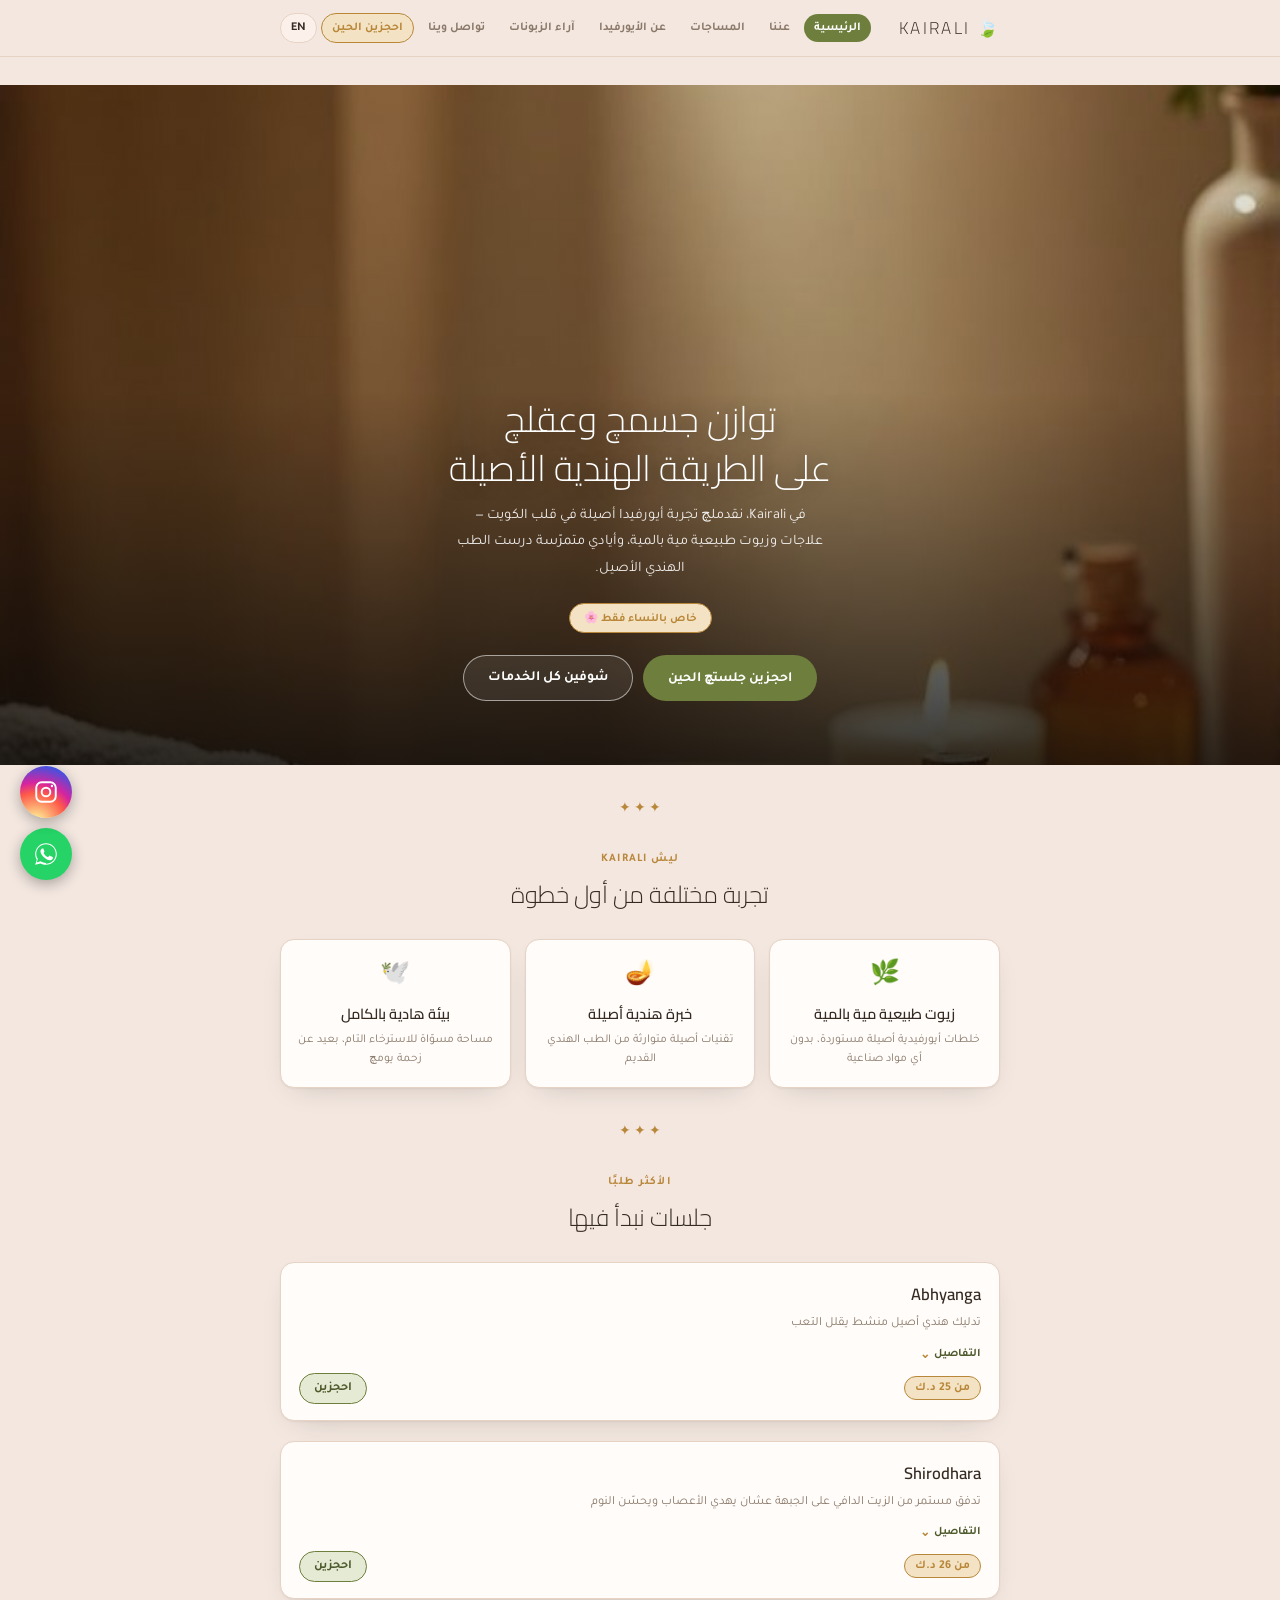
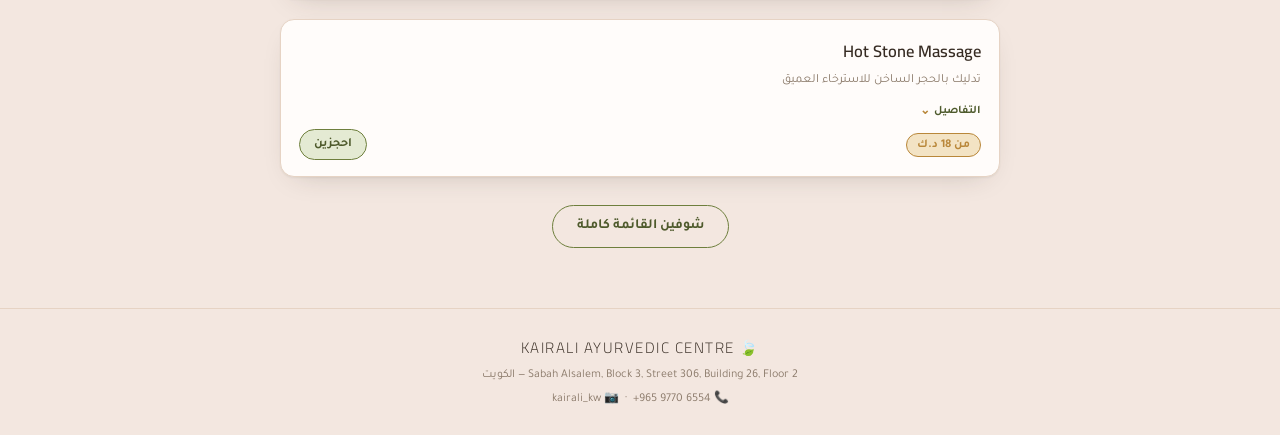
==== commit 410c1629: "Add files via upload" ====
--- a/index.html
+++ b/index.html
@@ -10,6 +10,7 @@
     --olive:#6E7F3D; --olive-deep:#4E5A2C; --olive-soft:#E4EAD3;
     --gold:#B9873A; --gold-soft:#F3E3C4; --border:#E6D3C4;
     --shadow: 0 1px 2px rgba(54,43,34,0.06), 0 10px 28px -16px rgba(54,43,34,0.28);
+    --bg-glass: rgba(243,231,224,0.62);
   }
   @media (prefers-color-scheme: dark){
     :root:not([data-theme="light"]){
@@ -18,12 +19,14 @@
       --olive:#A7C164; --olive-deep:#C6DC8D; --olive-soft:#33401F;
       --gold:#E0B463; --gold-soft:#3B301B; --border:#3E3223;
       --shadow: 0 1px 2px rgba(0,0,0,0.4), 0 14px 32px -18px rgba(0,0,0,0.65);
+      --bg-glass: rgba(28,22,16,0.55);
     }
   }
   :root[data-theme="dark"]{
     --bg:#1C1610; --surface:#261F17; --surface-2:#2E251B; --ink:#F1E4D8; --ink-muted:#B4A390;
     --olive:#A7C164; --olive-deep:#C6DC8D; --olive-soft:#33401F; --gold:#E0B463; --gold-soft:#3B301B;
     --border:#3E3223; --shadow: 0 1px 2px rgba(0,0,0,0.4), 0 14px 32px -18px rgba(0,0,0,0.65);
+    --bg-glass: rgba(28,22,16,0.55);
   }
 
   *{box-sizing:border-box;}
@@ -53,17 +56,28 @@
 
   .page{ padding:28px 0 60px; }
 
-  .hero{ text-align:center; padding:20px 0 8px; }
+  .hero{
+    position:relative; text-align:center; overflow:hidden;
+    width:100vw; margin:0 calc(50% - 50vw) 8px; max-width:100vw;
+    min-height:clamp(440px,78vh,680px);
+    display:flex; align-items:flex-end; justify-content:center;
+  }
   .hero-motif{ display:block; margin:0 auto 8px; }
   .hero-scene{ display:block; margin:0 auto 20px; max-width:100%; height:auto; }
-  .hero-photo{ display:block; width:100%; max-width:640px; height:300px; object-fit:cover; border-radius:20px; margin:0 auto 20px; box-shadow:var(--shadow); }
+  .hero-photo{ position:absolute; inset:0; width:100%; height:100%; object-fit:cover; margin:0; border-radius:0; box-shadow:none; z-index:0; }
+  .hero::after{
+    content:""; position:absolute; inset:0; z-index:1;
+    background:linear-gradient(180deg, rgba(8,8,8,0.10) 0%, rgba(8,8,8,0.18) 45%, rgba(8,8,8,0.82) 100%);
+  }
+  .hero-content{ position:relative; z-index:2; padding:40px 24px 56px; max-width:640px; }
   .page-photo{ display:block; width:100%; max-height:340px; object-fit:cover; border-radius:16px; margin:0 0 20px; box-shadow:var(--shadow); }
   .photo-row{ display:grid; grid-template-columns:1fr 1fr; gap:10px; margin:0 0 20px; }
   .photo-row img{ width:100%; height:180px; object-fit:cover; border-radius:14px; box-shadow:var(--shadow); }
   @media (max-width:640px){ .photo-row{ grid-template-columns:1fr; } .photo-row img{ height:220px; } }
-  .hero h1{ font-family:'Cairo'; font-weight:300; font-size:clamp(26px,6vw,36px); margin:0 0 10px; line-height:1.35; }
-  .hero p.lead{ color:var(--ink-muted); font-size:14.5px; line-height:1.85; max-width:46ch; margin:0 auto 20px; }
+  .hero h1{ font-family:'Cairo'; font-weight:300; font-size:clamp(26px,6vw,36px); margin:0 0 10px; line-height:1.35; color:#fff; text-shadow:0 2px 18px rgba(0,0,0,0.35); }
+  .hero p.lead{ color:rgba(255,255,255,0.9); font-size:14.5px; line-height:1.85; max-width:46ch; margin:0 auto 20px; }
   .hero-actions{ display:flex; gap:10px; justify-content:center; flex-wrap:wrap; margin-bottom:8px; }
+  .hero-content .btn-outline{ background:rgba(255,255,255,0.08); color:#fff; border-color:rgba(255,255,255,0.55); backdrop-filter:blur(2px); }
   .btn{
     font-family:'Tajawal'; font-weight:700; font-size:14px; border-radius:999px;
     padding:12px 24px; cursor:pointer; border:1px solid transparent; display:inline-block;
@@ -284,12 +298,14 @@
     <div class="wrap">
       <div class="hero">
         <img class="hero-photo" src="kair8.jpeg" alt="Kairali Ayurvedic Centre">
-        <h1 class="i18n" data-en="Balance Body &amp; Mind<br>The Traditional Indian Way">توازن جسمچ وعقلچ<br>على الطريقة الهندية الأصيلة</h1>
-        <p class="lead i18n" data-en="At Kairali, we bring you an authentic Ayurveda experience in the heart of Kuwait — 100% natural treatments and oils, by hands trained in traditional Indian medicine.">في Kairali، نقدملچ تجربة أيورفيدا أصيلة في قلب الكويت — علاجات وزيوت طبيعية مية بالمية، وأيادي متمرّسة درست الطب الهندي الأصيل.</p>
-        <span class="proto-badge i18n" data-en="For Women Only 🌸">خاص بالنساء فقط 🌸</span>
-        <div class="hero-actions">
-          <button class="btn btn-solid i18n" data-en="Book Your Session Now" onclick="showPage('booking')">احجزين جلستچ الحين</button>
-          <button class="btn btn-outline i18n" data-en="View All Services" onclick="showPage('services')">شوفين كل الخدمات</button>
+        <div class="hero-content">
+          <h1 class="i18n" data-en="Balance Body &amp; Mind<br>The Traditional Indian Way">توازن جسمچ وعقلچ<br>على الطريقة الهندية الأصيلة</h1>
+          <p class="lead i18n" data-en="At Kairali, we bring you an authentic Ayurveda experience in the heart of Kuwait — 100% natural treatments and oils, by hands trained in traditional Indian medicine.">في Kairali، نقدملچ تجربة أيورفيدا أصيلة في قلب الكويت — علاجات وزيوت طبيعية مية بالمية، وأيادي متمرّسة درست الطب الهندي الأصيل.</p>
+          <span class="proto-badge i18n" data-en="For Women Only 🌸">خاص بالنساء فقط 🌸</span>
+          <div class="hero-actions">
+            <button class="btn btn-solid i18n" data-en="Book Your Session Now" onclick="showPage('booking')">احجزين جلستچ الحين</button>
+            <button class="btn btn-outline i18n" data-en="View All Services" onclick="showPage('services')">شوفين كل الخدمات</button>
+          </div>
         </div>
       </div>
 
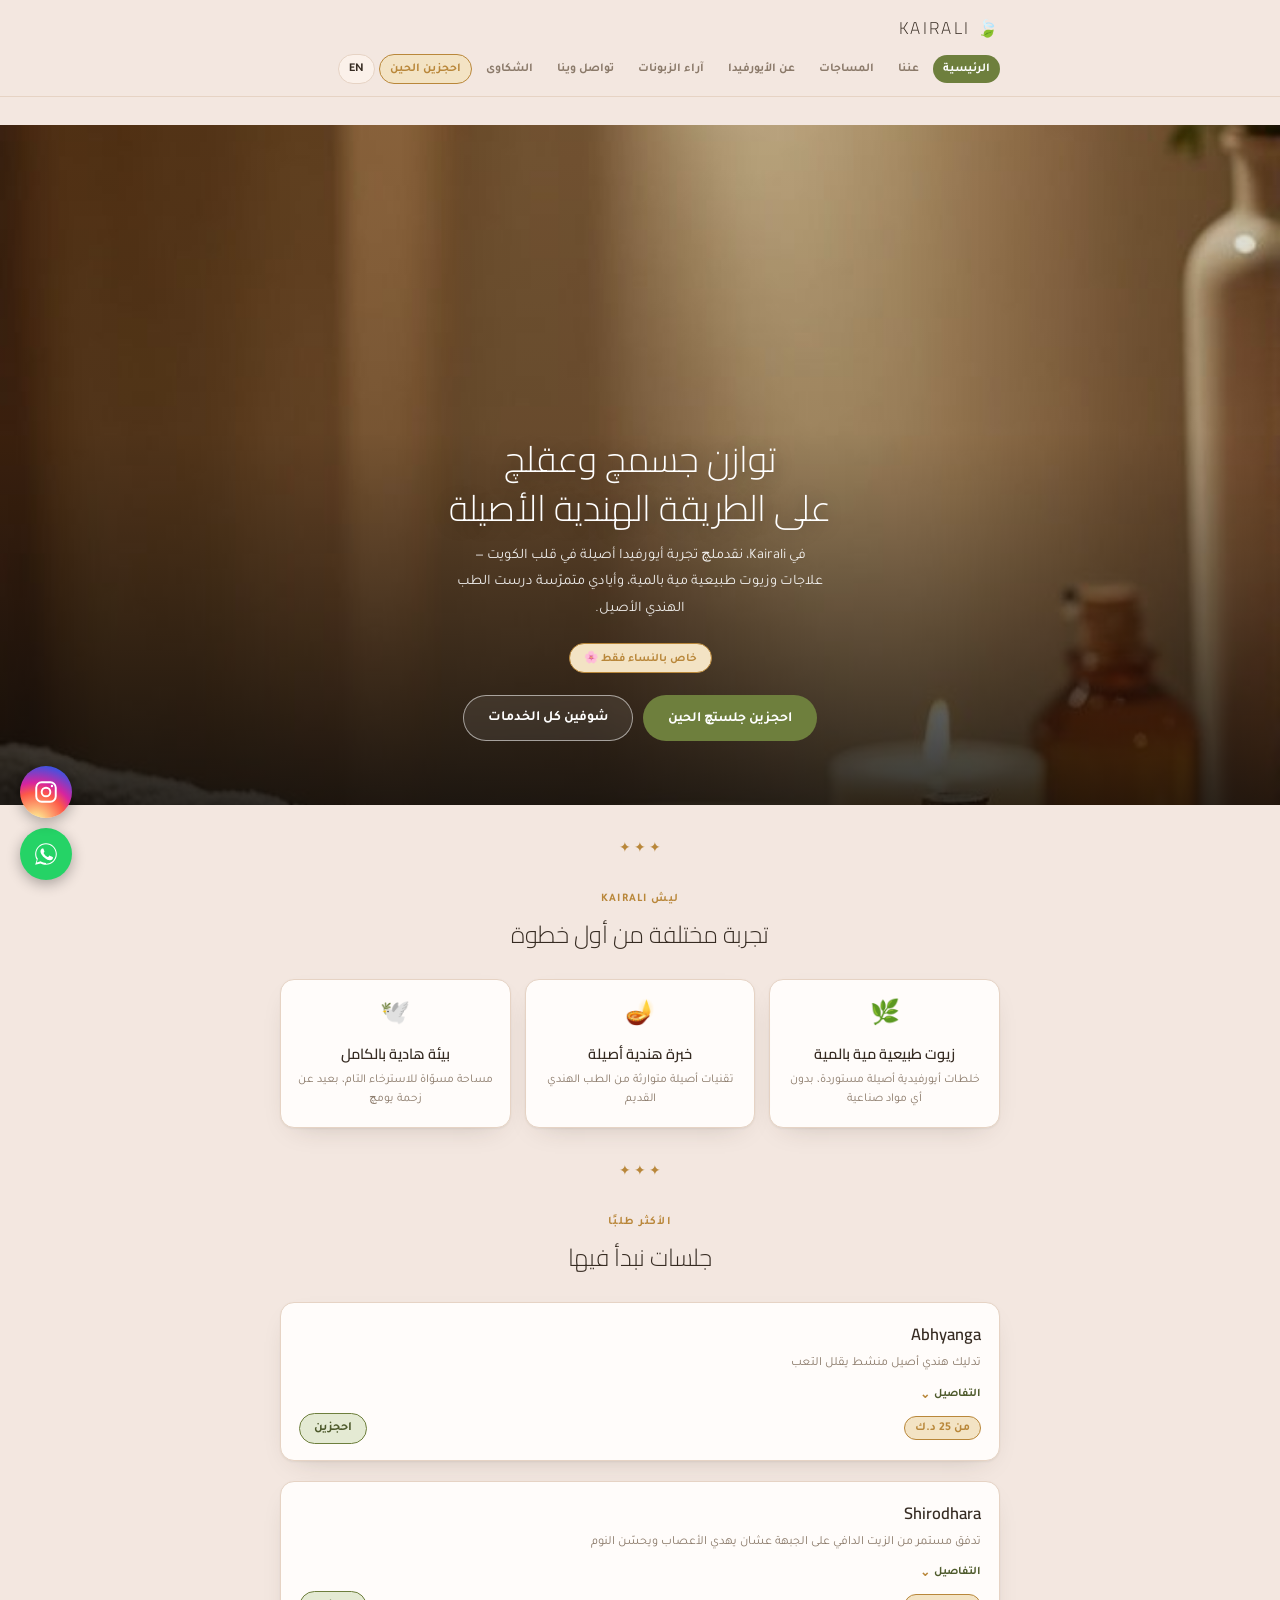
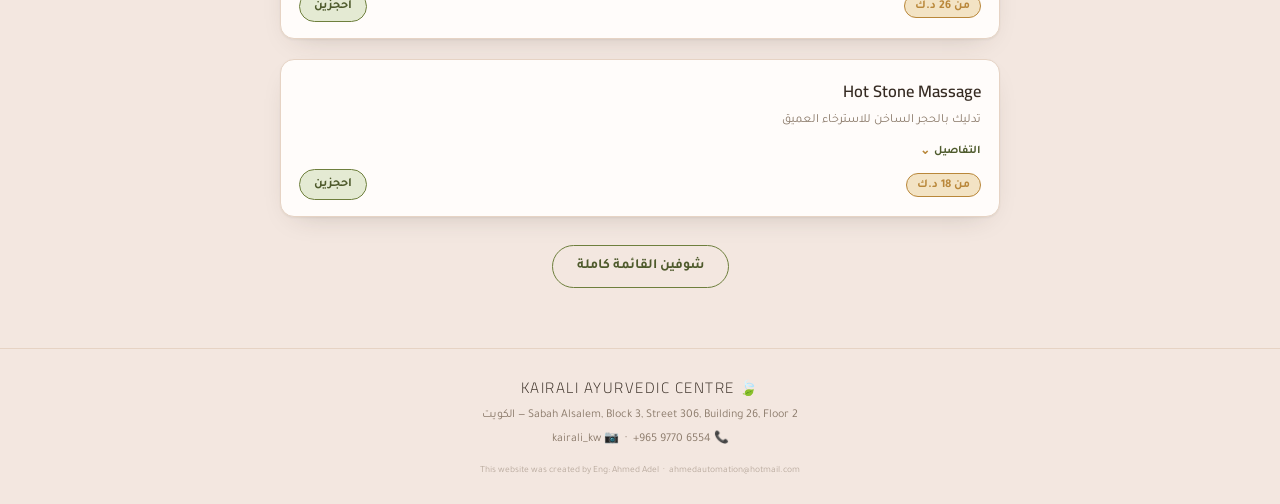
==== commit a753ff60: "Add files via upload" ====
--- a/index.html
+++ b/index.html
@@ -1,4 +1,34 @@
 <!doctype html><html><head><meta charset=utf8><meta name=viewport content="width=device-width,initial-scale=1"><style>:root{color-scheme:light}body{margin:0;padding:0;font:14px -apple-system,BlinkMacSystemFont,sans-serif;background:#faf9f5;color:#141413}img{max-width:100%}[hidden]:not([hidden=until-found i]){display:none!important}</style></head><body>
+<!-- Meta Pixel Code -->
+<script>
+!function(f,b,e,v,n,t,s)
+{if(f.fbq)return;n=f.fbq=function(){n.callMethod?
+n.callMethod.apply(n,arguments):n.queue.push(arguments)};
+if(!f._fbq)f._fbq=n;n.push=n;n.loaded=!0;n.version='2.0';
+n.queue=[];t=b.createElement(e);t.async=!0;
+t.src=v;s=b.getElementsByTagName(e)[0];
+s.parentNode.insertBefore(t,s)}(window, document,'script',
+'https://connect.facebook.net/en_US/fbevents.js');
+fbq('init', '1756146965506551');
+fbq('track', 'PageView');
+</script>
+<noscript><img height="1" width="1" style="display:none"
+src="https://www.facebook.com/tr?id=1756146965506551&ev=PageView&noscript=1"
+/></noscript>
+<!-- End Meta Pixel Code -->
+<!-- TikTok Pixel Code Start -->
+<script>
+!function (w, d, t) {
+  w.TiktokAnalyticsObject=t;var ttq=w[t]=w[t]||[];ttq.methods=["page","track","identify","instances","debug","on","off","once","ready","alias","group","enableCookie","disableCookie","holdConsent","revokeConsent","grantConsent"],ttq.setAndDefer=function(t,e){t[e]=function(){t.push([e].concat(Array.prototype.slice.call(arguments,0)))}};for(var i=0;i<ttq.methods.length;i++)ttq.setAndDefer(ttq,ttq.methods[i]);ttq.instance=function(t){for(
+var e=ttq._i[t]||[],n=0;n<ttq.methods.length;n++)ttq.setAndDefer(e,ttq.methods[n]);return e},ttq.load=function(e,n){var r="https://analytics.tiktok.com/i18n/pixel/events.js",o=n&&n.partner;ttq._i=ttq._i||{},ttq._i[e]=[],ttq._i[e]._u=r,ttq._t=ttq._t||{},ttq._t[e]=+new Date,ttq._o=ttq._o||{},ttq._o[e]=n||{};n=document.createElement("script")
+;n.type="text/javascript",n.async=!0,n.src=r+"?sdkid="+e+"&lib="+t;e=document.getElementsByTagName("script")[0];e.parentNode.insertBefore(n,e)};
+
+
+  ttq.load('DAKM5E3C77UC8FLK7VT0');
+  ttq.page();
+}(window, document, 'ttq');
+</script>
+<!-- TikTok Pixel Code End -->
 <title>Kairali Ayurvedic Centre</title>
 <link rel="preconnect" href="https://fonts.googleapis.com">
 <link rel="preconnect" href="https://fonts.gstatic.com" crossorigin>
@@ -285,6 +315,7 @@
       <button class="i18n" data-en="Ayurveda" data-page="ayurveda">عن الأيورفيدا</button>
       <button class="i18n" data-en="Reviews" data-page="reviews">آراء الزبونات</button>
       <button class="i18n" data-en="Contact" data-page="contact">تواصل وينا</button>
+      <button class="i18n" data-en="Complaints" data-page="complaints">الشكاوى</button>
       <button class="i18n cta-nav" data-en="Book Now" data-page="booking">احجزين الحين</button>
       <button id="langToggle" type="button">EN</button>
     </div>
@@ -492,6 +523,29 @@
     </div>
   </section>
 
+  <!-- COMPLAINTS -->
+  <section class="page" id="page-complaints" hidden>
+    <div class="wrap">
+      <div class="section-title">
+        <p class="eyebrow i18n" data-en="WE'RE LISTENING">إحنا صاغين</p>
+        <h2 class="i18n" data-en="Have a Complaint?">عندچ شكوى؟</h2>
+      </div>
+      <div class="review-form">
+        <p class="i18n" style="margin:0 0 16px;color:var(--ink-muted);font-size:13px;" data-en="Tell us what happened — we take every complaint seriously and will follow up with you directly.">قوليلنا وش صار — نأخذ كل شكوى بجدية ونتواصل وياچ مباشرة.</p>
+        <label class="field-label i18n" data-en="Your Name" for="complaintName">اسمچ</label>
+        <input type="text" id="complaintName" data-ph-ar="مثال: نورة العتيبي" data-ph-en="e.g. Sarah Ahmed" placeholder="مثال: نورة العتيبي">
+        <label class="field-label i18n" data-en="WhatsApp Number" for="complaintPhone">رقم الواتساب</label>
+        <input type="tel" id="complaintPhone" inputmode="numeric" placeholder="+965 5xxx xxxx">
+        <label class="field-label i18n" data-en="Employee Name (optional)" for="complaintEmployee">اسم الموظفة (اختياري)</label>
+        <input type="text" id="complaintEmployee" data-ph-ar="لو تعرفين اسمها" data-ph-en="If you know her name" placeholder="لو تعرفين اسمها">
+        <label class="field-label i18n" data-en="Your Complaint" for="complaintText">الشكوى</label>
+        <textarea id="complaintText" data-ph-ar="اكتبي شكواك بالتفصيل هني..." data-ph-en="Describe your complaint here..." placeholder="اكتبي شكواك بالتفصيل هني..."></textarea>
+        <button class="btn-primary i18n" id="submitComplaintBtn" disabled data-en="Submit Complaint">ابعتي الشكوى</button>
+        <p class="note i18n" id="complaintSentNote" hidden data-en="Your complaint has been sent — thank you for letting us know.">تم إرسال شكواچ — يعطيچ العافية على إخبارنا.</p>
+      </div>
+    </div>
+  </section>
+
   <!-- BOOKING -->
   <section class="page" id="page-booking" hidden>
     <div class="wrap">
@@ -527,7 +581,9 @@
         <label class="field-label i18n" data-en="Name" for="nameInput">الاسم</label>
         <input type="text" id="nameInput" data-ph-ar="مثال: نورة العتيبي" data-ph-en="e.g. Sarah Ahmed" placeholder="مثال: نورة العتيبي">
         <label class="field-label i18n" data-en="WhatsApp Number" for="phoneInput">رقم الواتساب</label>
-        <input type="tel" id="phoneInput" placeholder="+965 5xxx xxxx">
+        <input type="tel" id="phoneInput" inputmode="numeric" placeholder="+965 5xxx xxxx">
+        <label class="field-label i18n" data-en="Email (optional)" for="emailInput">الإيميل (اختياري)</label>
+        <input type="email" id="emailInput" placeholder="example@email.com" dir="ltr">
         <button class="btn-primary i18n" id="confirmBtn" disabled data-en="Confirm Booking">أكّدي الحجز</button>
       </section>
 
@@ -550,6 +606,7 @@
   <div class="fname">🍃 Kairali Ayurvedic Centre</div>
   <div>Sabah Alsalem, Block 3, Street 306, Building 26, Floor 2 — <span class="i18n" data-en="Kuwait">الكويت</span></div>
   <div>📞 <a href="tel:+96597706554" dir="ltr">+965 9770 6554</a> &nbsp;·&nbsp; 📷 <a href="https://instagram.com/kairali_kw" target="_blank" rel="noopener">kairali_kw</a></div>
+  <div style="font-size:9.5px; opacity:0.55; margin-top:10px; direction:ltr;">This website was created by Eng: Ahmed Adel &nbsp;·&nbsp; <a href="mailto:ahmedautomation@hotmail.com">ahmedautomation@hotmail.com</a></div>
 </footer>
 
 </div>
@@ -842,7 +899,7 @@
     var res = await fetch(SUPABASE_URL+'/rest/v1/bookings', {
       method:'POST',
       headers:{ apikey:SUPABASE_ANON_KEY, Authorization:'Bearer '+SUPABASE_ANON_KEY, 'Content-Type':'application/json', Prefer:'return=minimal' },
-      body: JSON.stringify({ name:b.name, phone:b.phone, service:b.service, booking_date:b.date, booking_time:b.time, duration:b.duration, price:b.price })
+      body: JSON.stringify({ name:b.name, phone:b.phone, email:b.email||null, service:b.service, booking_date:b.date, booking_time:b.time, duration:b.duration, price:b.price })
     });
     if(!res.ok) throw new Error('insert failed');
   }
@@ -852,9 +909,16 @@
       fetch(APPS_SCRIPT_URL, {
         method:'POST',
         mode:'no-cors',
-        body: JSON.stringify({ record:{ name:b.name, phone:b.phone, service:b.service, duration:b.duration, booking_date:b.date, booking_time:b.time } })
+        body: JSON.stringify({ type:'booking', record:{ name:b.name, phone:b.phone, email:b.email||'', service:b.service, duration:b.duration, booking_date:b.date, booking_time:b.time, price:b.price } })
       }).catch(function(){});
     }catch(e){}
+  }
+  function notifyComplaint(c){
+    return fetch(APPS_SCRIPT_URL, {
+      method:'POST',
+      mode:'no-cors',
+      body: JSON.stringify({ type:'complaint', record:{ name:c.name, phone:c.phone, employee:c.employee||'', message:c.message } })
+    });
   }
   function pad(n){ return n<10 ? '0'+n : ''+n; }
   function fmtDate(d){ return d.getFullYear()+'-'+pad(d.getMonth()+1)+'-'+pad(d.getDate()); }
@@ -875,6 +939,7 @@
   var slotNote = document.getElementById('slotNote');
   var nameInput = document.getElementById('nameInput');
   var phoneInput = document.getElementById('phoneInput');
+  var emailInput = document.getElementById('emailInput');
   var confirmBtn = document.getElementById('confirmBtn');
   var continueBtn = document.getElementById('continueBtn');
 
@@ -965,7 +1030,12 @@
   continueBtn.onclick = function(){ if(state.time) goToStep(3); };
   dateInput.onchange = function(){ state.date = dateInput.value; state.time=''; refreshBookings(state.date); };
   function validateDetails(){ confirmBtn.disabled = !(nameInput.value.trim().length>1 && phoneInput.value.trim().length>6 && state.time); }
-  nameInput.oninput = validateDetails; phoneInput.oninput = validateDetails;
+  nameInput.oninput = validateDetails;
+  phoneInput.oninput = function(){
+    var cleaned = phoneInput.value.replace(/[^0-9+]/g, '');
+    if(cleaned !== phoneInput.value) phoneInput.value = cleaned;
+    validateDetails();
+  };
 
   confirmBtn.onclick = async function(){
     confirmBtn.disabled = true;
@@ -978,7 +1048,7 @@
       return overlap(startMin,dur,bStart,b.duration);
     });
     if(!stillFree){ alert(STR[LANG].conflictAlert); goToStep(2); confirmBtn.disabled=false; return; }
-    var booking = { date: state.date, time: state.time, duration: dur, name: nameInput.value.trim(), phone: phoneInput.value.trim(), service: state.serviceName, price: state.variant.p };
+    var booking = { date: state.date, time: state.time, duration: dur, name: nameInput.value.trim(), phone: phoneInput.value.trim(), email: emailInput.value.trim(), service: state.serviceName, price: state.variant.p };
     try{
       await insertBooking(booking);
     }catch(e){
@@ -987,6 +1057,16 @@
       return;
     }
     notifyAppsScript(booking);
+    try{ if(typeof fbq==='function') fbq('trackCustom', 'BookingConfirmed', { service:booking.service, value:booking.price, currency:'KWD' }); }catch(e){}
+    try{
+      if(typeof ttq!=='undefined'){
+        ttq.track('SubmitForm', {
+          contents:[{ content_id:booking.service, content_type:'product', content_name:booking.service }],
+          value:booking.price,
+          currency:'KWD'
+        });
+      }
+    }catch(e){}
     confirmBtn.disabled = false;
     var receipt = document.getElementById('receipt');
     receipt.innerHTML =
@@ -1003,7 +1083,7 @@
     stepsEl.innerHTML = '';
   };
   document.getElementById('newBookingBtn').onclick = function(){
-    state.service=null; state.variant=null; state.time=''; nameInput.value=''; phoneInput.value='';
+    state.service=null; state.variant=null; state.time=''; nameInput.value=''; phoneInput.value=''; emailInput.value='';
     document.getElementById('panel-done').hidden = true; goToStep(1);
   };
 
@@ -1113,6 +1193,31 @@
     });
   }
 
+  /* ---------- complaints ---------- */
+  var complaintName = document.getElementById('complaintName');
+  var complaintPhone = document.getElementById('complaintPhone');
+  var complaintEmployee = document.getElementById('complaintEmployee');
+  var complaintText = document.getElementById('complaintText');
+  var submitComplaintBtn = document.getElementById('submitComplaintBtn');
+  var complaintSentNote = document.getElementById('complaintSentNote');
+  function validateComplaint(){
+    submitComplaintBtn.disabled = !(complaintName.value.trim().length>1 && complaintPhone.value.trim().length>6 && complaintText.value.trim().length>3);
+  }
+  complaintName.oninput = validateComplaint;
+  complaintText.oninput = validateComplaint;
+  complaintPhone.oninput = function(){
+    var cleaned = complaintPhone.value.replace(/[^0-9+]/g, '');
+    if(cleaned !== complaintPhone.value) complaintPhone.value = cleaned;
+    validateComplaint();
+  };
+  submitComplaintBtn.onclick = function(){
+    submitComplaintBtn.disabled = true;
+    notifyComplaint({ name:complaintName.value.trim(), phone:complaintPhone.value.trim(), employee:complaintEmployee.value.trim(), message:complaintText.value.trim() });
+    complaintName.value=''; complaintPhone.value=''; complaintEmployee.value=''; complaintText.value='';
+    complaintSentNote.hidden = false;
+    setTimeout(function(){ complaintSentNote.hidden = true; }, 6000);
+  };
+
   /* ---------- init ---------- */
   captureOriginals();
   renderStarPicker();
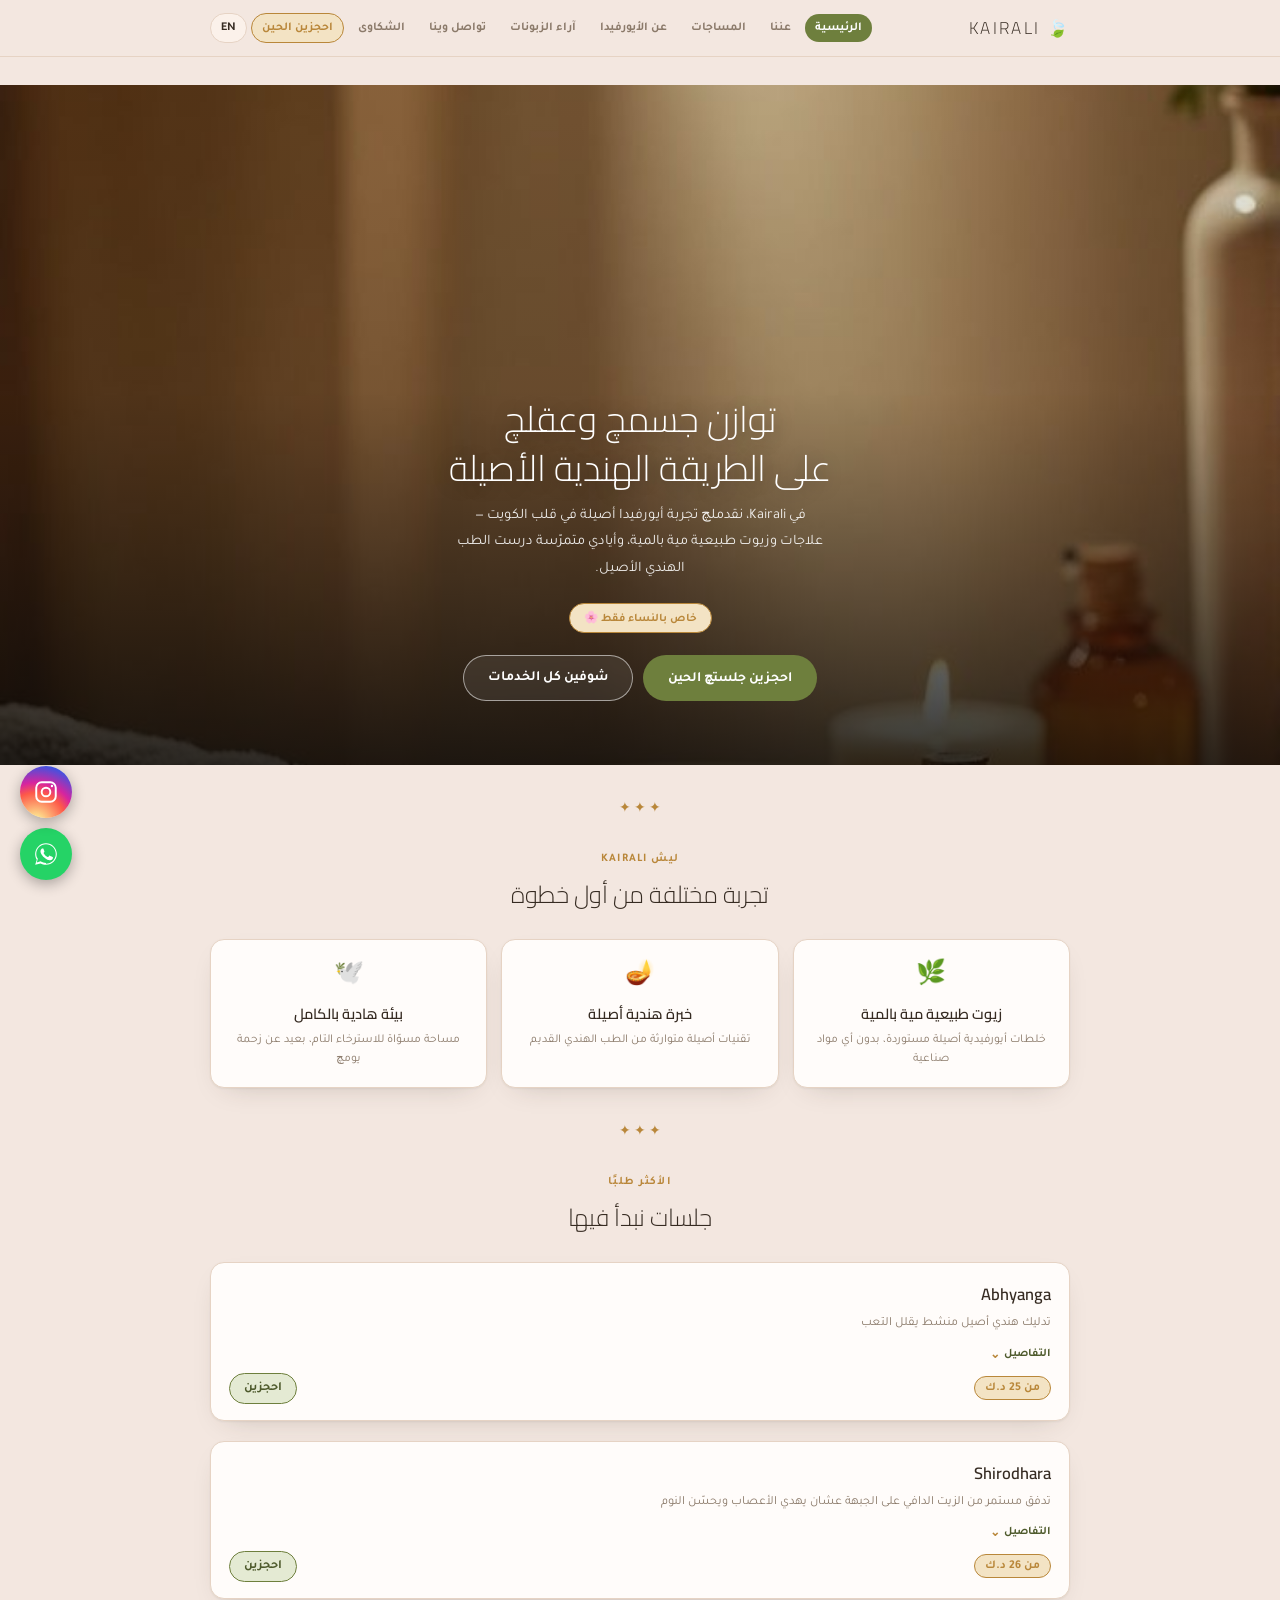
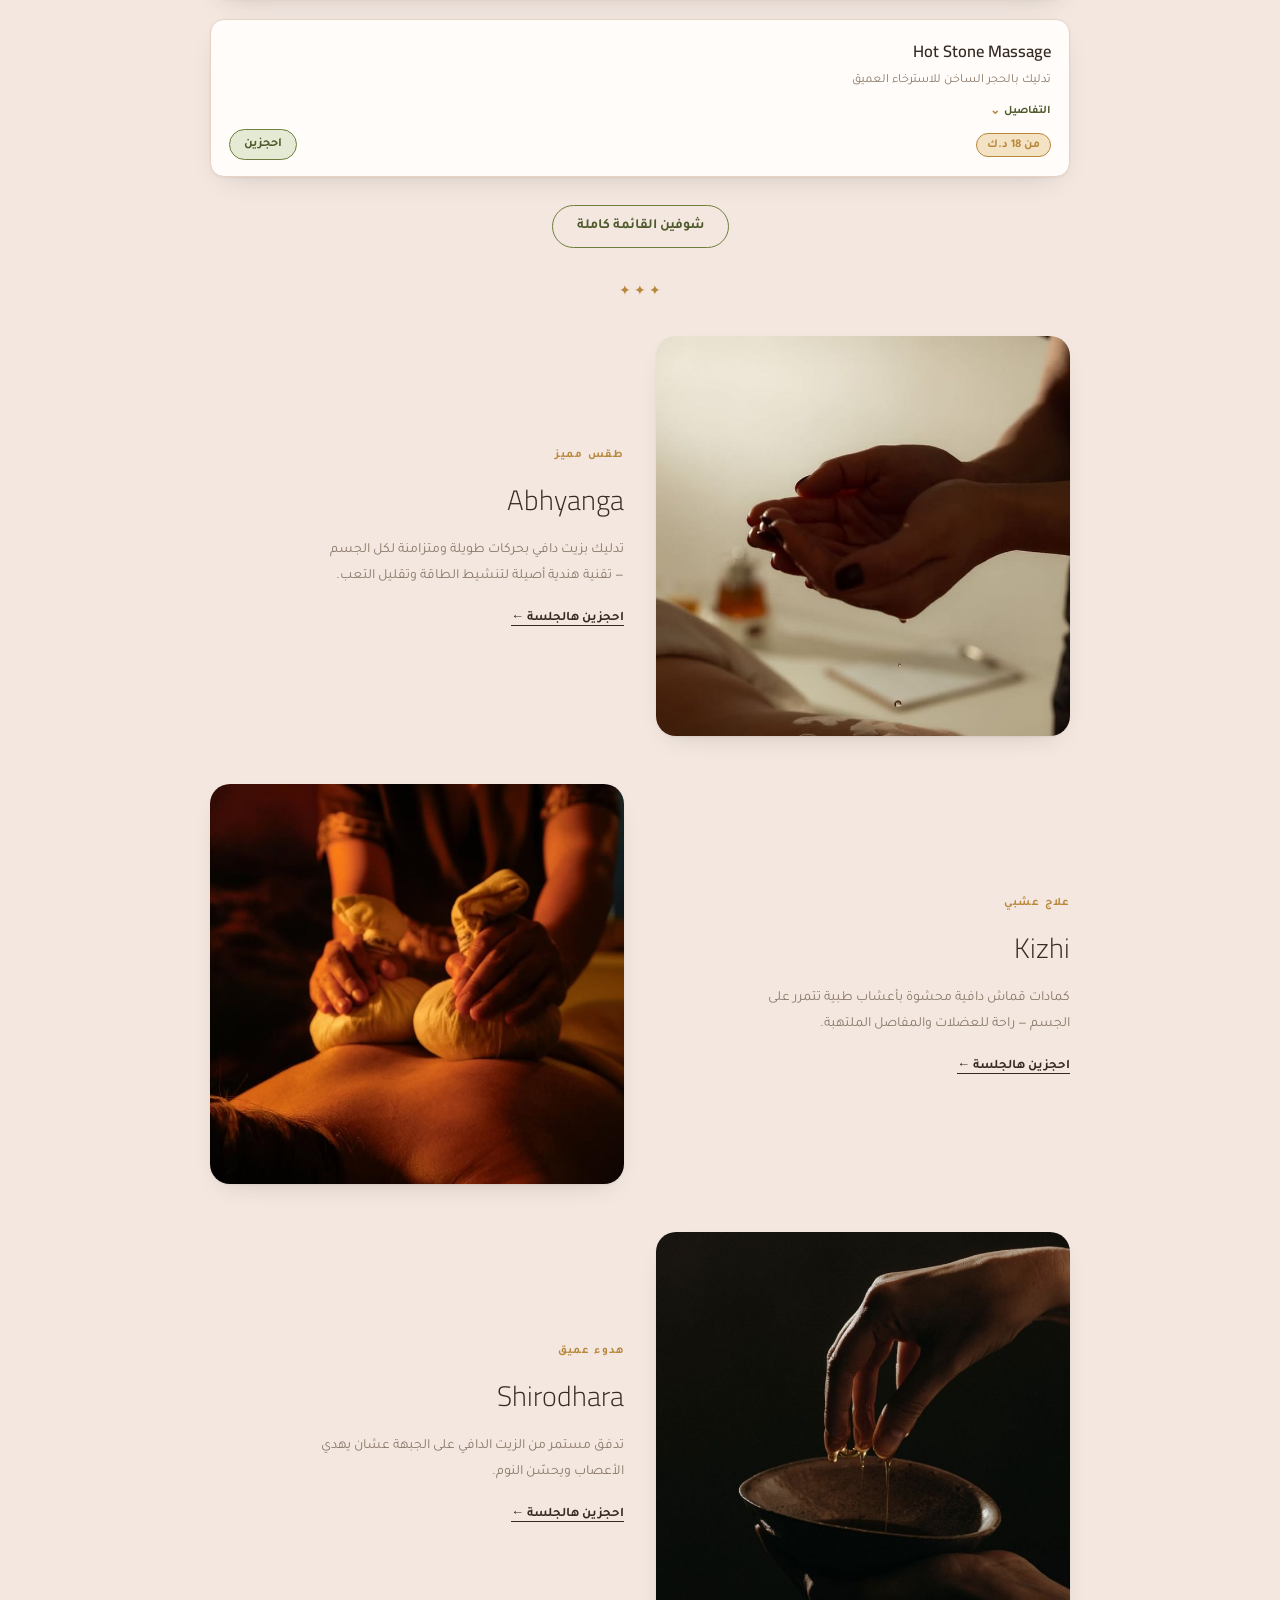
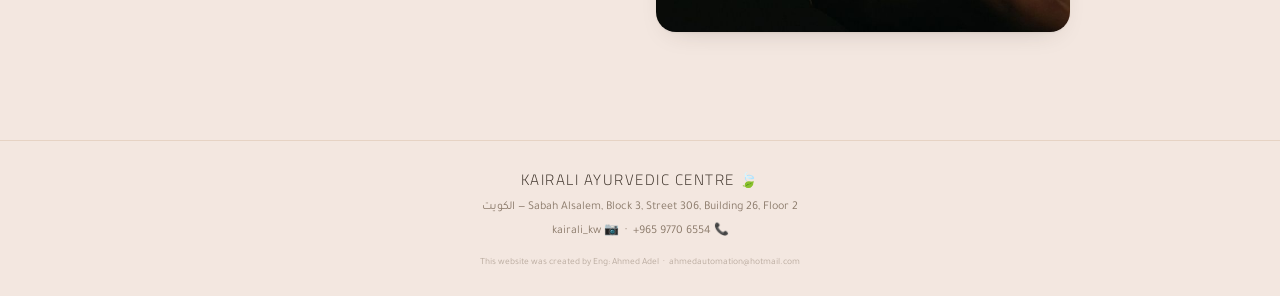
==== commit a17ecac8: "Add files via upload" ====
--- a/index.html
+++ b/index.html
@@ -62,14 +62,14 @@
   *{box-sizing:border-box;}
   body{ background:var(--bg); color:var(--ink); font-family:'Tajawal',sans-serif; margin:0; }
   a{ color:inherit; }
-  .wrap{ max-width:760px; margin:0 auto; padding:0 20px; }
+  .wrap{ max-width:900px; margin:0 auto; padding:0 20px; }
 
   nav.topnav{
     position:sticky; top:0; z-index:20; background:var(--bg);
     border-bottom:1px solid var(--border);
   }
   .topnav-inner{
-    max-width:760px; margin:0 auto; padding:12px 20px;
+    max-width:900px; margin:0 auto; padding:12px 20px;
     display:flex; align-items:center; justify-content:space-between; gap:10px; flex-wrap:wrap;
   }
   .topnav .logo{ display:flex; align-items:center; gap:6px; font-family:'Cairo'; font-weight:300; font-size:17px; letter-spacing:.14em; text-transform:uppercase; }
@@ -100,7 +100,19 @@
     background:linear-gradient(180deg, rgba(8,8,8,0.10) 0%, rgba(8,8,8,0.18) 45%, rgba(8,8,8,0.82) 100%);
   }
   .hero-content{ position:relative; z-index:2; padding:40px 24px 56px; max-width:640px; }
-  .page-photo{ display:block; width:100%; max-height:340px; object-fit:cover; border-radius:16px; margin:0 0 20px; box-shadow:var(--shadow); }
+  .page-photo{ display:block; width:100vw; height:min(52vh,420px); object-fit:cover; margin:0 calc(50% - 50vw) 28px; }
+  .feature-row{ display:flex; align-items:center; gap:32px; margin:0 0 48px; }
+  .feature-row.reverse{ flex-direction:row-reverse; }
+  .feature-row .feature-photo{ flex:1 1 50%; width:50%; height:400px; object-fit:cover; border-radius:20px; box-shadow:var(--shadow); }
+  .feature-row .feature-text{ flex:1 1 50%; }
+  .feature-row .feature-text .eyebrow{ font-family:'Tajawal'; font-weight:700; font-size:11.5px; letter-spacing:.1em; color:var(--gold); text-transform:uppercase; margin:0 0 8px; }
+  .feature-row .feature-text h3{ font-family:'Cairo'; font-weight:300; font-size:clamp(22px,3vw,28px); margin:0 0 12px; }
+  .feature-row .feature-text p{ color:var(--ink-muted); font-size:14px; line-height:1.85; margin:0 0 18px; max-width:38ch; }
+  .feature-row .feature-text .feature-link{ font-family:'Tajawal'; font-weight:700; font-size:13px; color:var(--ink); text-decoration:underline; text-underline-offset:5px; background:none; border:none; cursor:pointer; padding:0; }
+  @media (max-width:720px){
+    .feature-row, .feature-row.reverse{ flex-direction:column; gap:16px; }
+    .feature-row .feature-photo{ width:100%; height:260px; }
+  }
   .photo-row{ display:grid; grid-template-columns:1fr 1fr; gap:10px; margin:0 0 20px; }
   .photo-row img{ width:100%; height:180px; object-fit:cover; border-radius:14px; box-shadow:var(--shadow); }
   @media (max-width:640px){ .photo-row{ grid-template-columns:1fr; } .photo-row img{ height:220px; } }
@@ -361,6 +373,38 @@
       <div class="featured-row" id="featuredRow"></div>
       <div class="center-btn"><button class="btn btn-outline i18n" data-en="See Full List" onclick="showPage('services')">شوفين القائمة كاملة</button></div>
 
+      <div class="divider">✦ ✦ ✦</div>
+
+      <div class="feature-row">
+        <img class="feature-photo" src="kair1.jpeg" alt="Abhyanga">
+        <div class="feature-text">
+          <p class="eyebrow i18n" data-en="SIGNATURE RITUAL">طقس مميز</p>
+          <h3 class="i18n" data-en="Abhyanga">Abhyanga</h3>
+          <p class="i18n" data-en="A warm-oil massage with long, synchronized strokes over the full body — traditional Indian technique to renew energy and reduce fatigue.">تدليك بزيت دافي بحركات طويلة ومتزامنة لكل الجسم — تقنية هندية أصيلة لتنشيط الطاقة وتقليل التعب.</p>
+          <button class="feature-link i18n" data-en="Book This Session" onclick="startBookingWith('abhyanga')">احجزين هالجلسة ←</button>
+        </div>
+      </div>
+
+      <div class="feature-row reverse">
+        <img class="feature-photo" src="kair2.jpeg" alt="Kizhi">
+        <div class="feature-text">
+          <p class="eyebrow i18n" data-en="HERBAL THERAPY">علاج عشبي</p>
+          <h3 class="i18n" data-en="Kizhi">Kizhi</h3>
+          <p class="i18n" data-en="Warm herbal compresses pressed rhythmically over the body — relief for inflamed muscles and joints.">كمادات قماش دافية محشوة بأعشاب طبية تتمرر على الجسم — راحة للعضلات والمفاصل الملتهبة.</p>
+          <button class="feature-link i18n" data-en="Book This Session" onclick="startBookingWith('kizhi')">احجزين هالجلسة ←</button>
+        </div>
+      </div>
+
+      <div class="feature-row">
+        <img class="feature-photo" src="kair7.jpeg" alt="Shirodhara">
+        <div class="feature-text">
+          <p class="eyebrow i18n" data-en="DEEP CALM">هدوء عميق</p>
+          <h3 class="i18n" data-en="Shirodhara">Shirodhara</h3>
+          <p class="i18n" data-en="A continuous stream of warm oil poured on the forehead to calm the nervous system and improve sleep.">تدفق مستمر من الزيت الدافي على الجبهة عشان يهدي الأعصاب ويحسّن النوم.</p>
+          <button class="feature-link i18n" data-en="Book This Session" onclick="startBookingWith('shirodhara')">احجزين هالجلسة ←</button>
+        </div>
+      </div>
+
       <div id="homeReviewsSection" hidden>
         <div class="divider">✦ ✦ ✦</div>
         <div class="section-title">
@@ -381,10 +425,7 @@
         <h2 class="i18n" data-en="Welcome to Kairali 🌿">هلا فيچ في Kairali 🌿</h2>
       </div>
 
-      <div class="photo-row">
-        <img src="kair1.jpeg" alt="Kairali Ayurvedic Centre">
-        <img src="kair5.jpeg" alt="Kairali Ayurvedic Centre">
-      </div>
+      <img class="page-photo" src="kair1.jpeg" alt="Kairali Ayurvedic Centre">
 
       <div class="prose">
         <p class="i18n" data-en="We're not just another massage centre… we're a small space we built so you can find balance, away from the noise of your day and the endless demands of work and life. A moment you take just for yourself, with nothing else on your mind.">احنا مب بس مركز مساج عادي… احنا مساحة صغيرة سويناها عشان توازن نفسچ فيها، بعيد عن ضجة اليوم وسواليف الشغل والالتزامات اللي ما تخلص. لحظة تاخذينها لنفسچ بس، من غير أي شي ثاني يشغل بالچ.</p>
@@ -440,10 +481,7 @@
         <p class="i18n" data-en="Ayurveda is a traditional Indian medical system over 3,000 years old, which sees the body and mind as one connected whole. Instead of focusing on treating a single symptom, it looks for complete balance between the body, energy, and senses.">الأيورفيدا (Ayurveda) نظام طبي هندي أصيل عمره أكثر من 3000 سنة، يشوف الجسم والعقل وحدة واحدة مترابطة. بدل ما يركّز على علاج عرض وحده، يدوّر على التوازن الشامل بين الجسم والطاقة والحواس.</p>
         <p class="i18n" data-en="According to this philosophy, every person's body is made up of a mix of 3 &quot;doshas&quot; (vital energies) in different proportions, and understanding that mix is the basis of any real Ayurvedic treatment or massage.">حسب هالفلسفة، جسم كل إنسان يتكوّن من مزيج من 3 "دوشات" (طاقات حيوية) بنسب مختلفة، وفهم هالمزيج هو أساس أي علاج أو مساج أيورفيدي حقيقي.</p>
       </div>
-      <div class="photo-row">
-        <img src="kair3.jpeg" alt="Kairali Ayurvedic Centre">
-        <img src="kair7.jpeg" alt="Kairali Ayurvedic Centre">
-      </div>
+      <img class="page-photo" src="kair3.jpeg" alt="Kairali Ayurvedic Centre">
       <div class="dosha-grid">
         <div class="dosha-card"><span class="sym">💨</span><h3>Vata (فاتا)</h3><p class="i18n" data-en="The energy of movement — governs breathing, blood circulation, and the nervous system">طاقة الحركة — تتحكم بالتنفس والدورة الدموية والجهاز العصبي</p></div>
         <div class="dosha-card"><span class="sym">🔥</span><h3>Pitta (بيتا)</h3><p class="i18n" data-en="The energy of heat — responsible for digestion, metabolism, and transformation">طاقة الحرارة — مسؤولة عن الهضم والتمثيل الغذائي والتحول</p></div>
@@ -477,6 +515,7 @@
         <label class="field-label i18n" data-en="Your Experience With Us" for="reviewText">تجربتچ وياهم</label>
         <textarea id="reviewText" data-ph-ar="شلون كانت تجربتچ في Kairali؟" data-ph-en="How was your experience at Kairali?" placeholder="شلون كانت تجربتچ في Kairali؟"></textarea>
         <button class="btn-primary i18n" id="submitReviewBtn" disabled data-en="Post Review">انشرين رأيچ</button>
+        <p class="note i18n" id="reviewSentNote" hidden data-en="Thank you! Your review will appear after a quick review by our team.">يعطيچ العافية! رأيچ راح يظهر بعد ما نراجعه.</p>
       </div>
 
       <div id="reviewsList"></div>
@@ -489,6 +528,10 @@
       <div class="section-title">
         <p class="eyebrow i18n" data-en="CONTACT US">تواصل وينا</p>
         <h2 class="i18n" data-en="We're Waiting For You">احنا بانتظارچ</h2>
+      </div>
+      <div class="photo-row">
+        <img src="new3.jpeg" alt="Kairali Ayurvedic Centre">
+        <img src="new4.png" alt="Kairali Ayurvedic Centre">
       </div>
       <div class="contact-grid">
         <div class="contact-card">
@@ -1087,17 +1130,43 @@
     document.getElementById('panel-done').hidden = true; goToStep(1);
   };
 
-  /* ---------- reviews (visitor-submitted) ---------- */
-  var REVIEWS_KEY = 'kairali_proto_reviews_v1';
-  function loadReviews(){ try{ var raw = localStorage.getItem(REVIEWS_KEY); if(raw) return JSON.parse(raw); }catch(e){} return []; }
-  function saveReviews(list){ try{ localStorage.setItem(REVIEWS_KEY, JSON.stringify(list)); }catch(e){} }
-  var reviews = loadReviews();
+  /* ---------- reviews (visitor-submitted, moderated) ---------- */
+  async function fetchApprovedReviews(){
+    try{
+      var res = await fetch(SUPABASE_URL+'/rest/v1/reviews?approved=eq.true&select=name,rating,comment,created_at&order=created_at.desc', {
+        headers:{ apikey:SUPABASE_ANON_KEY, Authorization:'Bearer '+SUPABASE_ANON_KEY }
+      });
+      if(!res.ok) return [];
+      var rows = await res.json();
+      return rows.map(function(r){ return { name:r.name, rating:r.rating, comment:r.comment, date:String(r.created_at).slice(0,10) }; });
+    }catch(e){ return []; }
+  }
+  async function insertReview(r){
+    var res = await fetch(SUPABASE_URL+'/rest/v1/reviews', {
+      method:'POST',
+      headers:{ apikey:SUPABASE_ANON_KEY, Authorization:'Bearer '+SUPABASE_ANON_KEY, 'Content-Type':'application/json', Prefer:'return=minimal' },
+      body: JSON.stringify({ name:r.name, rating:r.rating, comment:r.comment })
+    });
+    if(!res.ok) throw new Error('review insert failed');
+  }
+  function notifyNewReview(r){
+    try{
+      fetch(APPS_SCRIPT_URL, {
+        method:'POST',
+        mode:'no-cors',
+        body: JSON.stringify({ type:'review', record:{ name:r.name, rating:r.rating, comment:r.comment } })
+      }).catch(function(){});
+    }catch(e){}
+  }
+  var reviews = [];
+  async function refreshReviews(){ reviews = await fetchApprovedReviews(); renderReviews(); }
   var pickedStars = 0;
 
   var starPicker = document.getElementById('starPicker');
   var reviewName = document.getElementById('reviewName');
   var reviewText = document.getElementById('reviewText');
   var submitReviewBtn = document.getElementById('submitReviewBtn');
+  var reviewSentNote = document.getElementById('reviewSentNote');
 
   function renderStarPicker(){
     Array.prototype.forEach.call(starPicker.children, function(btn){
@@ -1159,13 +1228,19 @@
   }
   function renderReviews(){ renderRatingSummary(); renderReviewsList(); renderHomeReviews(); }
 
-  submitReviewBtn.onclick = function(){
-    var today = new Date();
-    var dateLabel = today.getFullYear()+'/'+pad(today.getMonth()+1)+'/'+pad(today.getDate());
-    reviews.push({ name: reviewName.value.trim(), rating: pickedStars, comment: reviewText.value.trim(), date: dateLabel });
-    saveReviews(reviews);
-    reviewName.value=''; reviewText.value=''; pickedStars=0;
-    renderStarPicker(); validateReviewForm(); renderReviews();
+  submitReviewBtn.onclick = async function(){
+    submitReviewBtn.disabled = true;
+    var newReview = { name: reviewName.value.trim(), rating: pickedStars, comment: reviewText.value.trim() };
+    try{
+      await insertReview(newReview);
+      notifyNewReview(newReview);
+      reviewName.value=''; reviewText.value=''; pickedStars=0;
+      renderStarPicker(); validateReviewForm();
+      if(reviewSentNote) reviewSentNote.hidden = false;
+    }catch(e){
+      alert(LANG==='ar' ? 'صار خطأ، حاولي مرة ثانية' : 'Something went wrong, please try again.');
+      submitReviewBtn.disabled = false;
+    }
   };
 
   /* ---------- FAQ ---------- */
@@ -1222,6 +1297,7 @@
   captureOriginals();
   renderStarPicker();
   applyLanguage(LANG);
+  refreshReviews();
   showPage('home');
 })();
 </script>
